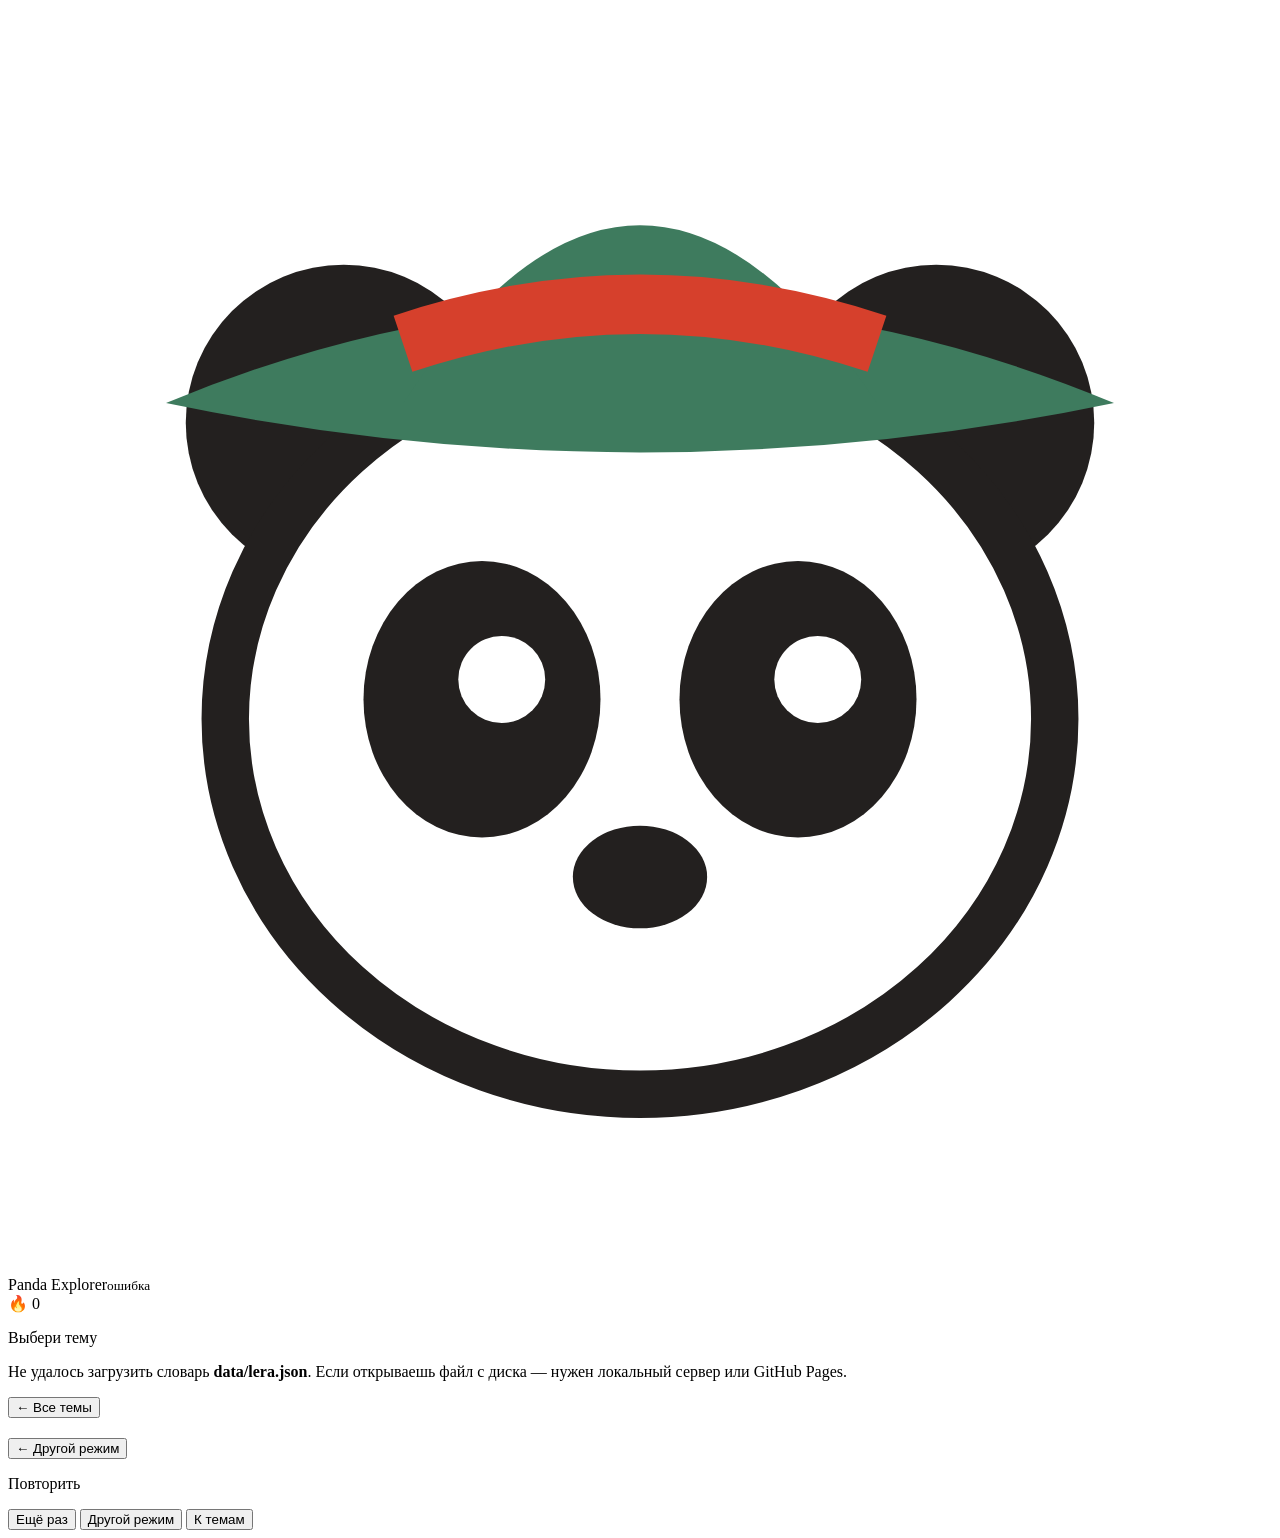
==== app.html @ 0d34f0dc "Add files via upload" ====
<!DOCTYPE html>
<html lang="ru">
<head>
<meta charset="utf-8">
<meta name="viewport" content="width=device-width, initial-scale=1">
<title>Panda Explorer · Тренажёр</title>
<link rel="preconnect" href="https://fonts.googleapis.com">
<link rel="preconnect" href="https://fonts.gstatic.com" crossorigin>
<link href="https://fonts.googleapis.com/css2?family=ZCOOL+KuaiLe&family=Nunito:wght@400;600;800&family=Noto+Sans+SC:wght@400;500;700&display=swap" rel="stylesheet">
<link rel="stylesheet" href="assets/style.css">
</head>
<body>
<div class="wrap">

<header>
  <a href="index.html" class="mascot-link" title="Сменить ученика">
  <svg class="mascot" viewBox="0 0 64 64" aria-hidden="true">
    <ellipse cx="17" cy="21" rx="8" ry="8" fill="#23201F"/>
    <ellipse cx="47" cy="21" rx="8" ry="8" fill="#23201F"/>
    <ellipse cx="32" cy="36" rx="21" ry="19" fill="#fff" stroke="#23201F" stroke-width="2.4"/>
    <ellipse cx="24" cy="35" rx="6" ry="7" fill="#23201F"/>
    <ellipse cx="40" cy="35" rx="6" ry="7" fill="#23201F"/>
    <circle cx="25" cy="34" r="2.2" fill="#fff"/><circle cx="41" cy="34" r="2.2" fill="#fff"/>
    <ellipse cx="32" cy="44" rx="3.4" ry="2.6" fill="#23201F"/>
    <path d="M8 20 Q32 10 56 20 Q32 25 8 20Z" fill="#3E7B5E"/>
    <path d="M20 20 Q32 2 44 20Z" fill="#3E7B5E"/>
    <path d="M20 17 Q32 13 44 17" stroke="#D6402C" stroke-width="3" fill="none"/>
  </svg></a>
  <div class="brand">Panda Explorer<small id="whoLine">Загрузка…</small></div>
  <div class="hdr-right"><div class="streak" id="streak">🔥 0</div></div>
</header>

<section id="home">
  <p class="section-label" id="homeLabel">Выбери тему</p>
  <div class="grid" id="topicGrid"></div>
</section>

<section id="modes" class="hide">
  <button class="back" data-go="home">← Все темы</button>
  <h2 id="modeTitle"></h2>
  <p class="hint" id="modeSub"></p>
  <div class="modes" id="modeList"></div>
</section>

<section id="play" class="hide">
  <button class="back" data-go="modes">← Другой режим</button>
  <div class="progress-row">
    <div class="pbar"><i id="pbar"></i></div>
    <div class="count" id="count"></div>
  </div>
  <div class="stage" id="stage"></div>
  <div class="actions" id="actions"></div>
</section>

<section id="results" class="hide">
  <div class="stage results-stage">
    <div class="score" id="scoreLine"></div>
    <p class="hint" id="scoreSub"></p>
    <div class="mistakes hide" id="mistakes"><p class="section-label">Повторить</p><ul></ul></div>
    <div class="actions">
      <button class="btn" id="again">Ещё раз</button>
      <button class="btn ghost" data-go="modes">Другой режим</button>
      <button class="btn ghost" data-go="home">К темам</button>
    </div>
  </div>
</section>

</div>

<script>
/* ================= настройки режимов ================= */
const MODES=[
 {id:"cards", cn:"认字", t:"Карточки",        d:"Смотришь иероглиф, вспоминаешь сам. Без счёта очков."},
 {id:"choice",cn:"选择", t:"Выбери перевод",  d:"Иероглиф → четыре варианта. Быстрая проверка."},
 {id:"listen",cn:"听力", t:"На слух",         d:"Слушаешь озвучку и находишь нужный иероглиф."},
 {id:"pinyin",cn:"拼音", t:"Впиши пиньинь",   d:"Печатаешь чтение. Тоны ставить не обязательно."},
 {id:"sent",  cn:"造句", t:"Собери фразу",    d:"Расставь слова в правильном порядке.", needsSent:true},
 {id:"blitz", cn:"闪电", t:"Молния · 60 сек", d:"Сколько слов успеешь за минуту? Есть рекорд."},
 {id:"memory",cn:"配对", t:"Пары",            d:"Найди иероглиф и его перевод. Игра на память."}
];

/* ================= хранилище ================= */
const mem={};
const store={
  get(k,d){try{const v=localStorage.getItem(k);return v?JSON.parse(v):d}catch(e){return k in mem?mem[k]:d}},
  set(k,v){try{localStorage.setItem(k,JSON.stringify(v))}catch(e){mem[k]=v}}
};

/* ================= озвучка ================= */
let zhVoice=null;
function pickVoice(){const vs=speechSynthesis.getVoices();
  zhVoice=vs.find(v=>v.lang==='zh-CN')||vs.find(v=>v.lang&&v.lang.startsWith('zh'))||null}
if('speechSynthesis' in window){pickVoice();speechSynthesis.onvoiceschanged=pickVoice}
function speak(t){if(!('speechSynthesis' in window))return;
  speechSynthesis.cancel();const u=new SpeechSynthesisUtterance(t);
  u.lang='zh-CN';u.rate=.8;if(zhVoice)u.voice=zhVoice;speechSynthesis.speak(u)}

/* ================= утилиты ================= */
const $=s=>document.querySelector(s);
const shuffle=a=>a.map(x=>[Math.random(),x]).sort((p,q)=>p[0]-q[0]).map(p=>p[1]);
const strip=s=>s.normalize('NFD').replace(/[\u0300-\u030f]/g,'').replace(/[\s']/g,'').toLowerCase();
const esc=s=>s.replace(/[&<>"]/g,c=>({'&':'&amp;','<':'&lt;','>':'&gt;','"':'&quot;'}[c]));

/* ================= состояние ================= */
let DB=null, SID='lera', ALL=[];
let S={topic:null,mode:null,queue:[],i:0,ok:0,wrong:[],locked:false,timer:null};

function show(id){['home','modes','play','results'].forEach(s=>$('#'+s).classList.toggle('hide',s!==id));
  window.scrollTo({top:0,behavior:'smooth'})}
function stopTimers(){if(S.timer){clearInterval(S.timer);S.timer=null}}
document.addEventListener('click',e=>{const g=e.target.closest('[data-go]');
  if(g){stopTimers();show(g.dataset.go);if(g.dataset.go==='home')renderHome()}});

/* ================= загрузка ================= */
(async function boot(){
  SID=new URLSearchParams(location.search).get('student')||'lera';
  try{
    const r=await fetch('data/'+SID+'.json');
    if(!r.ok)throw 0;
    DB=await r.json();
  }catch(e){
    $('#whoLine').textContent='ошибка';
    $('#topicGrid').innerHTML='<p class="hint">Не удалось загрузить словарь <b>data/'+esc(SID)+
      '.json</b>. Если открываешь файл с диска — нужен локальный сервер или GitHub Pages.</p>';
    return;
  }
  ALL=DB.topics.flatMap(t=>t.w);
  $('#whoLine').textContent=DB.name+' · '+DB.book;
  document.title='Panda Explorer · '+DB.name;
  $('#homeLabel').textContent='Выбери тему · '+DB.topics.length+' тем · '+ALL.length+' слов';
  renderHome();
})();

/* ================= стрик ================= */
function touchStreak(){const today=new Date().toISOString().slice(0,10);
  const st=store.get('pe_streak',{last:null,n:0});if(st.last===today)return;
  const y=new Date(Date.now()-864e5).toISOString().slice(0,10);
  st.n=st.last===y?st.n+1:1;st.last=today;store.set('pe_streak',st)}
function paintStreak(){$('#streak').textContent='🔥 '+store.get('pe_streak',{n:0}).n}

/* ================= главный экран ================= */
const K=n=>'pe_'+SID+'_'+n;
function renderHome(){
  paintStreak();
  const best=store.get(K('best'),{});
  $('#topicGrid').innerHTML=DB.topics.map(t=>{
    const p=best[t.id]||0;
    const tag=t.lesson?'Урок '+t.lesson:'Сверх учебника';
    return `<button class="topic" data-topic="${t.id}">
      <span class="row1"><span class="em">${t.em}</span><span class="lesson">${tag}</span></span>
      <span class="t">${esc(t.t)}</span><span class="cn zh">${t.cn}</span>
      <span class="meta"><span>${t.w.length} слов</span>
      <span class="bar"><i style="width:${p}%"></i></span><span>${p}%</span></span>
    </button>`}).join('');
  $('#topicGrid').querySelectorAll('[data-topic]').forEach(b=>b.onclick=()=>openTopic(b.dataset.topic));
}

function sentsFor(t){
  if(!DB.sentences)return[];
  return t.lesson?DB.sentences.filter(s=>s.lesson===t.lesson):DB.sentences.filter(s=>s.lesson===0);
}

function openTopic(id){
  S.topic=DB.topics.find(t=>t.id===id);
  const t=S.topic, ns=sentsFor(t).length;
  $('#modeTitle').innerHTML=`${t.em} ${esc(t.t)} <span class="zh cnbig">${t.cn}</span>`;
  $('#modeSub').textContent=(t.lesson?`Урок ${t.lesson} · `:'Сверх учебника · ')+
    `${t.w.length} слов`+(ns?` · ${ns} фраз`:'');
  const blitzBest=store.get(K('blitz'),0), memBest=store.get(K('mem_'+t.id),0);
  $('#modeList').innerHTML=MODES.map(m=>{
    const off=m.needsSent&&ns===0;
    const extra=m.id==='blitz'&&blitzBest?`<u>рекорд ${blitzBest}</u>`:
                m.id==='memory'&&memBest?`<u>лучший ход ${memBest}</u>`:'';
    return `<button class="mode${off?' off':''}" data-mode="${m.id}"${off?' disabled':''}>
      <b><span class="zh">${m.cn}</span> · ${m.t}</b>
      <span>${off?'Для этой темы фраз пока нет':m.d}</span>${extra}</button>`}).join('');
  $('#modeList').querySelectorAll('[data-mode]').forEach(b=>b.onclick=()=>start(b.dataset.mode));
  show('modes');
}

/* ================= запуск ================= */
$('#again').onclick=()=>start(S.mode);
function start(mode){
  stopTimers();S.mode=mode;S.i=0;S.ok=0;S.wrong=[];S.locked=false;
  $('#stage').classList.remove('flat');
  $('#pbar').style.background='';$('#pbar').style.width='0%';
  show('play');
  if(mode==='sent'){S.queue=shuffle(sentsFor(S.topic).slice());return next()}
  if(mode==='blitz')return blitzStart();
  if(mode==='memory')return memoryStart();
  S.queue=shuffle(S.topic.w.slice());next();
}

function next(){
  if(S.i>=S.queue.length)return finish();
  S.locked=false;
  $('#count').textContent=`${S.i+1} / ${S.queue.length}`;
  $('#pbar').style.width=(S.i/S.queue.length*100)+'%';
  ({cards:qCards,choice:qChoice,listen:qListen,pinyin:qPinyin,sent:qSent})[S.mode]();
}

function stamp(good){
  const el=document.createElement('div');
  el.className='seal show'+(good?'':' wrong');
  el.innerHTML=`<div class="seal-box zh">${good?'对':'错'}</div>`;
  $('#stage').appendChild(el);setTimeout(()=>el.remove(),1100);
}
function judge(good,item,say){
  if(S.locked)return;S.locked=true;
  if(good)S.ok++;else S.wrong.push(item);
  stamp(good);if(say)speak(say);
  setTimeout(()=>{S.i++;next()},good?900:1800);
}

/* ---------- 1. карточки ---------- */
function qCards(){
  const w=S.queue[S.i];
  $('#stage').innerHTML=`<button class="sound" title="Озвучить">🔊</button>
    <div class="hanzi zh">${w[0]}</div><div class="hint">Вспомни чтение и перевод</div>`;
  $('#stage .sound').onclick=()=>speak(w[0]);
  $('#actions').innerHTML=`<button class="btn" id="flip">Показать ответ</button>`;
  $('#flip').onclick=()=>{
    speak(w[0]);
    $('#stage').innerHTML=`<button class="sound">🔊</button><div class="hanzi zh">${w[0]}</div>
      <div class="pinyin">${w[1]}</div><div class="ru">${esc(w[2])}</div>`;
    $('#stage .sound').onclick=()=>speak(w[0]);
    $('#actions').innerHTML=`<button class="btn ghost" id="bad">Ещё не помню</button>
      <button class="btn" id="good">Знаю</button>`;
    $('#good').onclick=()=>{S.ok++;S.i++;next()};
    $('#bad').onclick=()=>{S.wrong.push(w);S.i++;next()};
  };
}

/* ---------- 2. выбери перевод ---------- */
function qChoice(){
  const w=S.queue[S.i];
  const pool=S.topic.w.filter(x=>x[2]!==w[2]);
  const opts=shuffle([w,...shuffle(pool).slice(0,3)]);
  $('#stage').innerHTML=`<button class="sound">🔊</button><div class="hanzi zh">${w[0]}</div>
    <div class="hint">Что это значит?</div>`;
  $('#stage .sound').onclick=()=>speak(w[0]);
  $('#actions').innerHTML=`<div class="opts">${opts.map((o,n)=>
    `<button class="opt" data-n="${n}">${esc(o[2])}</button>`).join('')}</div>`;
  $('#actions').querySelectorAll('.opt').forEach(b=>b.onclick=()=>{
    if(S.locked)return;
    const good=opts[b.dataset.n][2]===w[2];
    $('#actions').querySelectorAll('.opt').forEach((x,n)=>{x.disabled=true;
      if(opts[n][2]===w[2])x.classList.add('ok')});
    if(!good)b.classList.add('no');
    judge(good,w,w[0]);
  });
}

/* ---------- 3. на слух ---------- */
function qListen(){
  const w=S.queue[S.i];
  const pool=S.topic.w.filter(x=>x[0]!==w[0]);
  const opts=shuffle([w,...shuffle(pool).slice(0,3)]);
  $('#stage').innerHTML=`<div class="bigemoji">🎧</div>
    <div class="hint">Послушай и выбери иероглиф</div>`;
  $('#actions').innerHTML=`<button class="btn" id="pl">🔊 Послушать ещё раз</button>
    <div class="opts">${opts.map((o,n)=>
      `<button class="opt" data-n="${n}"><span class="zh">${o[0]}</span></button>`).join('')}</div>`;
  $('#pl').onclick=()=>speak(w[0]);
  setTimeout(()=>speak(w[0]),350);
  $('#actions').querySelectorAll('.opt').forEach(b=>b.onclick=()=>{
    if(S.locked)return;
    const good=opts[b.dataset.n][0]===w[0];
    $('#actions').querySelectorAll('.opt').forEach((x,n)=>{x.disabled=true;
      if(opts[n][0]===w[0])x.classList.add('ok')});
    if(!good)b.classList.add('no');
    $('#stage').innerHTML=`<div class="hanzi zh">${w[0]}</div>
      <div class="pinyin">${w[1]}</div><div class="ru">${esc(w[2])}</div>`;
    judge(good,w,null);
  });
}

/* ---------- 4. впиши пиньинь ---------- */
function qPinyin(){
  const w=S.queue[S.i];
  $('#stage').innerHTML=`<button class="sound">🔊</button><div class="hanzi zh">${w[0]}</div>
    <div class="ru">${esc(w[2])}</div>
    <div class="type-row"><input type="text" id="inp" placeholder="ni hao"
      autocomplete="off" autocapitalize="off" spellcheck="false"></div>
    <div class="hint">Тоны ставить не обязательно</div>`;
  $('#stage .sound').onclick=()=>speak(w[0]);
  $('#actions').innerHTML=`<button class="btn" id="chk">Проверить</button>`;
  const inp=$('#inp');inp.focus();
  const check=()=>{
    if(S.locked)return;
    const good=strip(inp.value)===strip(w[1]);
    inp.classList.add(good?'ok':'no');inp.disabled=true;
    $('#stage').insertAdjacentHTML('beforeend',`<div class="pinyin">${w[1]}</div>`);
    judge(good,w,w[0]);
  };
  $('#chk').onclick=check;
  inp.onkeydown=e=>{if(e.key==='Enter')check()};
}

/* ---------- 5. собери фразу ---------- */
function qSent(){
  const s=S.queue[S.i];
  const chips=shuffle(s.tk.map((x,n)=>({x,n})));
  let built=[];
  $('#stage').innerHTML=`<div class="ru sent-ru">${esc(s.ru)}</div>
    <div class="built" id="built"><span class="hint">Нажимай слова по порядку</span></div>
    <div class="chips" id="chips"></div>`;
  $('#actions').innerHTML=`<button class="btn ghost" id="clr">Сбросить</button>
    <button class="btn" id="chk">Проверить</button>`;
  const paint=()=>{
    $('#built').innerHTML=built.length
      ? built.map((b,i)=>`<button class="chip built-chip zh" data-i="${i}">${b.x}</button>`).join('')
      : '<span class="hint">Нажимай слова по порядку</span>';
    $('#chips').innerHTML=chips.map(c=>
      `<button class="chip zh" data-n="${c.n}"${built.some(b=>b.n===c.n)?' disabled':''}>${c.x}</button>`).join('');
    $('#chips').querySelectorAll('.chip:not([disabled])').forEach(b=>b.onclick=()=>{
      built.push(chips.find(c=>c.n==b.dataset.n));paint()});
    $('#built').querySelectorAll('.built-chip').forEach(b=>b.onclick=()=>{
      built.splice(+b.dataset.i,1);paint()});
  };
  paint();
  $('#clr').onclick=()=>{built=[];paint()};
  $('#chk').onclick=()=>{
    if(S.locked)return;
    if(built.length!==s.tk.length)return;
    const line=built.map(b=>b.x).join('');
    const good=line===s.tk.join('');
    $('#stage').innerHTML=`<div class="ru sent-ru">${esc(s.ru)}</div>
      <div class="answer zh">${s.tk.join('')}。</div>
      ${good?'':`<div class="hint">Ты собрал: ${line}</div>`}`;
    $('#actions').innerHTML='';
    judge(good,{0:s.tk.join(''),1:'',2:s.ru},s.tk.join(''));
  };
}

/* ---------- 6. молния (60 сек) ---------- */
function blitzStart(){
  let left=60,score=0,tries=0;
  const deck=()=>shuffle(S.topic.w.slice());
  let pool=deck();
  const ask=()=>{
    if(!pool.length)pool=deck();
    const w=pool.pop();
    const others=shuffle(ALL.filter(x=>x[2]!==w[2])).slice(0,3);
    const opts=shuffle([w,...others]);
    $('#stage').innerHTML=`<div class="hanzi zh">${w[0]}</div>`;
    $('#actions').innerHTML=`<div class="opts">${opts.map((o,n)=>
      `<button class="opt" data-n="${n}">${esc(o[2])}</button>`).join('')}</div>`;
    $('#actions').querySelectorAll('.opt').forEach(b=>b.onclick=()=>{
      tries++;
      const good=opts[b.dataset.n][2]===w[2];
      if(good)score++;else S.wrong.push(w);
      b.classList.add(good?'ok':'no');
      $('#count').textContent=score+' ✔';
      setTimeout(ask,good?120:520);
    });
  };
  $('#count').textContent='0 ✔';
  ask();
  const tick=()=>{
    left--;
    $('#pbar').style.width=(left/60*100)+'%';
    $('#pbar').style.background=left<=10?'var(--cinnabar)':'';
    if(left<=0){
      stopTimers();
      const best=store.get(K('blitz'),0);
      if(score>best)store.set(K('blitz'),score);
      S.ok=score;S.queue={length:tries||1};
      finishCustom(`${score} ✔`,
        `За минуту · точность ${tries?Math.round(score/tries*100):0}%` +
        (score>best?`<br><b>Новый рекорд!</b> Было ${best}`:`<br>Рекорд: ${Math.max(best,score)}`));
    }
  };
  $('#pbar').style.width='100%';
  S.timer=setInterval(tick,1000);
}

/* ---------- 7. пары ---------- */
function memoryStart(){
  const picks=shuffle(S.topic.w.slice()).slice(0,Math.min(6,S.topic.w.length));
  const cards=shuffle(picks.flatMap((w,i)=>[
    {p:i,face:w[0],zh:true,w},{p:i,face:w[2],zh:false,w}]));
  let open=[],done=0,moves=0;
  $('#count').textContent='0 ходов';
  $('#pbar').style.width='0%';
  $('#stage').classList.add('flat');
  $('#actions').innerHTML='';
  const paint=()=>{
    $('#stage').innerHTML=`<div class="mem">${cards.map((c,i)=>{
      const st=c.matched?'matched':(open.includes(i)?'open':'');
      return `<button class="mcard ${st}" data-i="${i}">
        <span class="${c.zh?'zh mzh':'mru'}">${st?esc(c.face):''}</span></button>`}).join('')}</div>`;
    $('#stage').querySelectorAll('.mcard:not(.matched):not(.open)').forEach(b=>b.onclick=()=>flip(+b.dataset.i));
  };
  const flip=i=>{
    if(open.length>=2||open.includes(i))return;
    open.push(i);
    if(cards[i].zh)speak(cards[i].face);
    paint();
    if(open.length===2){
      moves++;$('#count').textContent=moves+' ходов';
      const [a,b]=open;
      if(cards[a].p===cards[b].p){
        cards[a].matched=cards[b].matched=true;done++;
        $('#pbar').style.width=(done/picks.length*100)+'%';
        open=[];paint();
        if(done===picks.length){
          const best=store.get(K('mem_'+S.topic.id),0);
          if(!best||moves<best)store.set(K('mem_'+S.topic.id),moves);
          S.ok=picks.length;S.queue={length:picks.length};
          setTimeout(()=>{$('#stage').classList.remove('flat');
            finishCustom(`${moves} ходов`,
              `Все ${picks.length} пар найдены.`+
              (!best||moves<best?`<br><b>Лучший результат!</b>`:`<br>Твой рекорд: ${best}`))},600);
        }
      }else setTimeout(()=>{open=[];paint()},900);
    }
  };
  paint();
}

/* ================= итоги ================= */
function finishCustom(big,sub){
  stopTimers();touchStreak();paintStreak();
  $('#scoreLine').textContent=big;
  $('#scoreSub').innerHTML=sub;
  const m=$('#mistakes');
  if(S.wrong.length){m.classList.remove('hide');
    m.querySelector('ul').innerHTML=S.wrong.map(w=>
      `<li><span class="zh">${w[0]}</span><em>${w[1]||''}</em><s>${esc(w[2])}</s></li>`).join('')}
  else m.classList.add('hide');
  show('results');
}

function finish(){
  $('#pbar').style.width='100%';
  const total=S.queue.length, pct=Math.round(S.ok/total*100);
  const best=store.get(K('best'),{});
  if(pct>(best[S.topic.id]||0)){best[S.topic.id]=pct;store.set(K('best'),best)}
  const n=pct>=90?3:pct>=70?2:pct>=40?1:0;
  const stars=`<span class="stars">${'★'.repeat(n)}${'☆'.repeat(3-n)}</span>`;
  finishCustom(`${S.ok} / ${total}`, stars+'<br>'+
    (pct>=90?'很厉害！Почти всё без ошибок.':
     pct>=70?'Хорошо. Осталось добить несколько слов.':
     pct>=40?'Половина есть. Прогони тему ещё раз.':'Тема ещё сырая — начни с карточек.'));
}
</script>
</body>
</html>
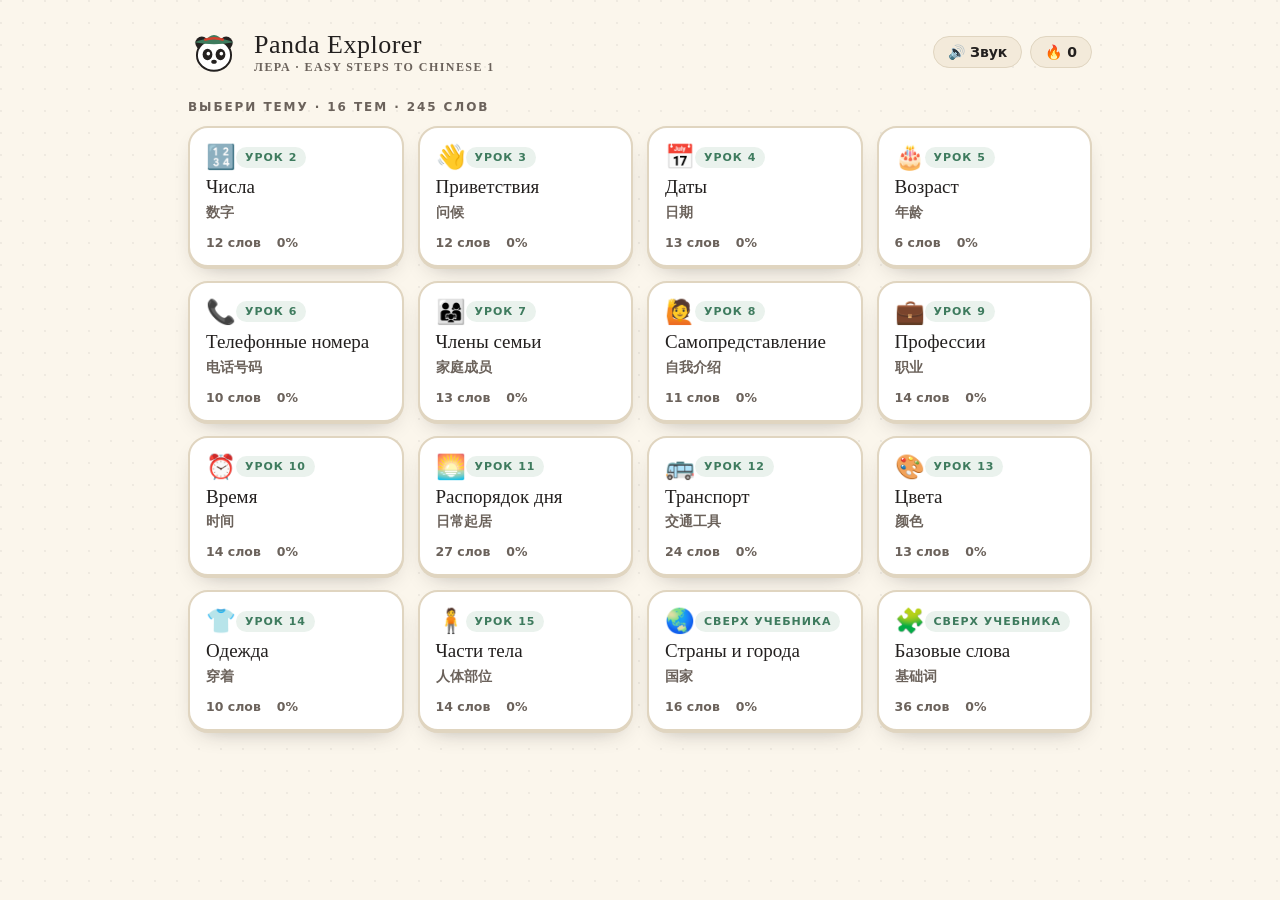
==== commit d662b965: "Add files via upload" ====
--- a/app.html
+++ b/app.html
@@ -27,7 +27,10 @@
     <path d="M20 17 Q32 13 44 17" stroke="#D6402C" stroke-width="3" fill="none"/>
   </svg></a>
   <div class="brand">Panda Explorer<small id="whoLine">Загрузка…</small></div>
-  <div class="hdr-right"><div class="streak" id="streak">🔥 0</div></div>
+  <div class="hdr-right" style="display:flex;align-items:center;gap:8px">
+    <button class="streak" id="sndBtn" title="Звук">🔊 Звук</button>
+    <div class="streak" id="streak">🔥 0</div>
+  </div>
 </header>
 
 <section id="home">
@@ -88,12 +91,31 @@
 
 /* ================= озвучка ================= */
 let zhVoice=null;
-function pickVoice(){const vs=speechSynthesis.getVoices();
-  zhVoice=vs.find(v=>v.lang==='zh-CN')||vs.find(v=>v.lang&&v.lang.startsWith('zh'))||null}
+/* приоритет голосов: 云夏 (детский) → 晓晓 → любой zh-CN → любой китайский */
+const VOICE_RANK=[
+  v=>/yunxia|云夏/i.test(v.name),
+  v=>/xiaoxiao|晓晓/i.test(v.name),
+  v=>/yunxi|云希/i.test(v.name),
+  v=>v.lang==='zh-CN',
+  v=>v.lang&&v.lang.toLowerCase().startsWith('zh')
+];
+function pickVoice(){
+  const vs=speechSynthesis.getVoices();
+  for(const test of VOICE_RANK){const hit=vs.find(test);if(hit){zhVoice=hit;return}}
+  zhVoice=null;
+}
 if('speechSynthesis' in window){pickVoice();speechSynthesis.onvoiceschanged=pickVoice}
-function speak(t){if(!('speechSynthesis' in window))return;
-  speechSynthesis.cancel();const u=new SpeechSynthesisUtterance(t);
-  u.lang='zh-CN';u.rate=.8;if(zhVoice)u.voice=zhVoice;speechSynthesis.speak(u)}
+
+let SOUND=true;
+function speak(t){
+  if(!SOUND||!t||!('speechSynthesis' in window))return;
+  speechSynthesis.cancel();
+  const u=new SpeechSynthesisUtterance(t);
+  u.lang='zh-CN';u.rate=.8;if(zhVoice)u.voice=zhVoice;
+  speechSynthesis.speak(u);
+}
+/* небольшая пауза, чтобы озвучка не наложилась на отрисовку */
+function autoSay(t,ms){setTimeout(()=>speak(t),ms||280)}
 
 /* ================= утилиты ================= */
 const $=s=>document.querySelector(s);
@@ -138,6 +160,12 @@
   st.n=st.last===y?st.n+1:1;st.last=today;store.set('pe_streak',st)}
 function paintStreak(){$('#streak').textContent='🔥 '+store.get('pe_streak',{n:0}).n}
 
+SOUND=store.get('pe_sound',true);
+function paintSound(){$('#sndBtn').textContent=SOUND?'🔊 Звук':'🔇 Тихо'}
+$('#sndBtn').onclick=()=>{SOUND=!SOUND;store.set('pe_sound',SOUND);paintSound();
+  if(!SOUND&&'speechSynthesis' in window)speechSynthesis.cancel()};
+paintSound();
+
 /* ================= главный экран ================= */
 const K=n=>'pe_'+SID+'_'+n;
 function renderHome(){
@@ -218,6 +246,7 @@
   $('#stage').innerHTML=`<button class="sound" title="Озвучить">🔊</button>
     <div class="hanzi zh">${w[0]}</div><div class="hint">Вспомни чтение и перевод</div>`;
   $('#stage .sound').onclick=()=>speak(w[0]);
+  autoSay(w[0]);
   $('#actions').innerHTML=`<button class="btn" id="flip">Показать ответ</button>`;
   $('#flip').onclick=()=>{
     speak(w[0]);
@@ -239,6 +268,7 @@
   $('#stage').innerHTML=`<button class="sound">🔊</button><div class="hanzi zh">${w[0]}</div>
     <div class="hint">Что это значит?</div>`;
   $('#stage .sound').onclick=()=>speak(w[0]);
+  autoSay(w[0]);
   $('#actions').innerHTML=`<div class="opts">${opts.map((o,n)=>
     `<button class="opt" data-n="${n}">${esc(o[2])}</button>`).join('')}</div>`;
   $('#actions').querySelectorAll('.opt').forEach(b=>b.onclick=()=>{
@@ -284,6 +314,7 @@
       autocomplete="off" autocapitalize="off" spellcheck="false"></div>
     <div class="hint">Тоны ставить не обязательно</div>`;
   $('#stage .sound').onclick=()=>speak(w[0]);
+  autoSay(w[0]);
   $('#actions').innerHTML=`<button class="btn" id="chk">Проверить</button>`;
   const inp=$('#inp');inp.focus();
   const check=()=>{
@@ -305,8 +336,11 @@
   $('#stage').innerHTML=`<div class="ru sent-ru">${esc(s.ru)}</div>
     <div class="built" id="built"><span class="hint">Нажимай слова по порядку</span></div>
     <div class="chips" id="chips"></div>`;
-  $('#actions').innerHTML=`<button class="btn ghost" id="clr">Сбросить</button>
+  $('#actions').innerHTML=`<button class="btn ghost" id="say">🔊 Послушать фразу</button>
+    <button class="btn ghost" id="clr">Сбросить</button>
     <button class="btn" id="chk">Проверить</button>`;
+  $('#say').onclick=()=>speak(s.tk.join(''));
+  autoSay(s.tk.join(''),450);
   const paint=()=>{
     $('#built').innerHTML=built.length
       ? built.map((b,i)=>`<button class="chip built-chip zh" data-i="${i}">${b.x}</button>`).join('')
@@ -314,7 +348,9 @@
     $('#chips').innerHTML=chips.map(c=>
       `<button class="chip zh" data-n="${c.n}"${built.some(b=>b.n===c.n)?' disabled':''}>${c.x}</button>`).join('');
     $('#chips').querySelectorAll('.chip:not([disabled])').forEach(b=>b.onclick=()=>{
-      built.push(chips.find(c=>c.n==b.dataset.n));paint()});
+      const c=chips.find(c=>c.n==b.dataset.n);
+      if(/[\u4e00-\u9fff]/.test(c.x))speak(c.x);
+      built.push(c);paint()});
     $('#built').querySelectorAll('.built-chip').forEach(b=>b.onclick=()=>{
       built.splice(+b.dataset.i,1);paint()});
   };
@@ -344,6 +380,7 @@
     const others=shuffle(ALL.filter(x=>x[2]!==w[2])).slice(0,3);
     const opts=shuffle([w,...others]);
     $('#stage').innerHTML=`<div class="hanzi zh">${w[0]}</div>`;
+    speak(w[0]);
     $('#actions').innerHTML=`<div class="opts">${opts.map((o,n)=>
       `<button class="opt" data-n="${n}">${esc(o[2])}</button>`).join('')}</div>`;
     $('#actions').querySelectorAll('.opt').forEach(b=>b.onclick=()=>{
--- a/assets/style.css
+++ b/assets/style.css
@@ -0,0 +1,174 @@
+:root{
+  --paper:#FBF6EC; --paper-2:#F3EADA; --ink:#23201F; --ink-soft:#6B625B;
+  --bamboo:#3E7B5E; --bamboo-dk:#2C5A45; --bamboo-lt:#8FBFA1;
+  --cinnabar:#D6402C; --sand:#E8C97A; --line:#E0D5C0; --r:20px;
+  --shadow:0 2px 0 var(--line), 0 10px 24px -14px rgba(35,32,31,.45);
+}
+*{box-sizing:border-box;margin:0;padding:0}
+body{font-family:'Nunito',system-ui,sans-serif;color:var(--ink);background:var(--paper);
+  background-image:radial-gradient(circle at 1px 1px, rgba(35,32,31,.055) 1px, transparent 0);
+  background-size:22px 22px;-webkit-font-smoothing:antialiased;min-height:100vh}
+.zh{font-family:'Noto Sans SC','Nunito',sans-serif}
+h1,h2,h3,.brand,.score{font-family:'ZCOOL KuaiLe','Nunito',cursive;font-weight:400}
+.wrap{max-width:940px;margin:0 auto;padding:20px 18px 60px}
+.hide{display:none!important}
+
+header{display:flex;align-items:center;gap:14px;padding:6px 0 22px}
+.mascot{width:52px;height:52px;display:block}
+.mascot-link{flex:none;border-radius:50%;display:block}
+.brand{font-size:26px;letter-spacing:.5px;line-height:1}
+.brand small{display:block;font-family:'Nunito';font-size:12px;font-weight:600;
+  color:var(--ink-soft);letter-spacing:.12em;text-transform:uppercase;margin-top:3px}
+.hdr-right{margin-left:auto}
+.streak{background:var(--paper-2);border:1.5px solid var(--line);border-radius:999px;
+  padding:7px 14px;font-weight:800;font-size:14px;white-space:nowrap}
+
+button{font-family:inherit;cursor:pointer;border:none;background:none;color:inherit}
+.btn{background:var(--bamboo);color:#fff;border-radius:14px;padding:13px 22px;font-weight:800;
+  font-size:16px;box-shadow:0 3px 0 var(--bamboo-dk);transition:transform .08s,box-shadow .08s}
+.btn:active{transform:translateY(3px);box-shadow:0 0 0 var(--bamboo-dk)}
+.btn.ghost{background:transparent;color:var(--ink-soft);box-shadow:none;border:1.5px solid var(--line)}
+.btn.ghost:active{transform:none}
+.btn:focus-visible,.topic:focus-visible,.mode:focus-visible,.opt:focus-visible,
+.chip:focus-visible,.mcard:focus-visible{outline:3px solid var(--cinnabar);outline-offset:3px}
+.back{font-weight:800;color:var(--ink-soft);font-size:14px;margin-bottom:14px;display:inline-block}
+h2{font-size:28px;margin-bottom:4px}
+.cnbig{color:var(--bamboo)}
+.section-label{font-size:12px;font-weight:800;letter-spacing:.16em;text-transform:uppercase;
+  color:var(--ink-soft);margin:0 0 12px}
+.hint{font-size:13.5px;color:var(--ink-soft);font-weight:600;line-height:1.5}
+#modeSub{margin-bottom:18px}
+
+/* ---- темы ---- */
+.grid{display:grid;grid-template-columns:repeat(auto-fill,minmax(215px,1fr));gap:14px}
+.topic{background:#fff;border:2px solid var(--line);border-radius:var(--r);padding:15px 16px;
+  text-align:left;display:flex;flex-direction:column;gap:5px;box-shadow:var(--shadow);
+  transition:transform .12s,border-color .12s}
+.topic:hover{transform:translateY(-3px);border-color:var(--bamboo-lt)}
+.topic .row1{display:flex;align-items:center;justify-content:space-between}
+.topic .em{font-size:24px}
+.topic .lesson{font-size:11px;font-weight:800;letter-spacing:.09em;text-transform:uppercase;
+  color:var(--bamboo);background:#EAF2ED;border-radius:99px;padding:4px 9px}
+.topic .t{font-family:'ZCOOL KuaiLe';font-size:19px;line-height:1.2}
+.topic .cn{font-size:14px;color:var(--ink-soft);font-weight:600}
+.topic .meta{margin-top:8px;display:flex;align-items:center;gap:8px;font-size:12.5px;
+  color:var(--ink-soft);font-weight:700}
+.bar{flex:1;height:6px;background:var(--paper-2);border-radius:99px;overflow:hidden}
+.bar i{display:block;height:100%;background:var(--bamboo-lt);border-radius:99px;transition:width .5s}
+
+/* ---- режимы ---- */
+.modes{display:grid;grid-template-columns:repeat(auto-fill,minmax(215px,1fr));gap:12px}
+.mode{background:#fff;border:2px solid var(--line);border-radius:var(--r);padding:16px;
+  text-align:left;box-shadow:var(--shadow);transition:border-color .12s,transform .12s}
+.mode:hover:not(.off){border-color:var(--sand);transform:translateY(-3px)}
+.mode.off{opacity:.45;cursor:not-allowed}
+.mode b{font-family:'ZCOOL KuaiLe';font-weight:400;font-size:18px;display:block}
+.mode b .zh{color:var(--bamboo)}
+.mode span{font-size:13px;color:var(--ink-soft);line-height:1.45;display:block;margin-top:4px}
+.mode u{display:inline-block;margin-top:8px;text-decoration:none;font-size:11.5px;font-weight:800;
+  letter-spacing:.06em;text-transform:uppercase;color:var(--cinnabar)}
+
+/* ---- игра ---- */
+.progress-row{display:flex;align-items:center;gap:12px;margin-bottom:18px}
+.pbar{flex:1;height:10px;background:var(--paper-2);border-radius:99px;
+  border:1.5px solid var(--line);overflow:hidden}
+.pbar i{display:block;height:100%;width:0;border-radius:99px;
+  background:linear-gradient(90deg,var(--bamboo-lt),var(--bamboo));transition:width .35s}
+.count{font-weight:800;font-size:14px;color:var(--ink-soft);white-space:nowrap;min-width:64px;text-align:right}
+
+.stage{background:#fff;border:2px solid var(--line);border-radius:26px;box-shadow:var(--shadow);
+  padding:32px 24px;position:relative;overflow:hidden;min-height:250px;display:flex;
+  flex-direction:column;align-items:center;justify-content:center;gap:14px;text-align:center}
+.stage.flat{padding:20px 16px}
+.results-stage{display:block}
+.hanzi{font-family:'Noto Sans SC';font-weight:500;font-size:clamp(50px,14vw,88px);
+  line-height:1.15;letter-spacing:.04em}
+.pinyin{font-size:22px;font-weight:600;color:var(--bamboo)}
+.ru{font-size:19px;font-weight:600}
+.sent-ru{font-size:21px;max-width:520px}
+.answer{font-family:'Noto Sans SC';font-size:clamp(26px,6vw,38px);font-weight:500;color:var(--bamboo)}
+.bigemoji{font-size:60px}
+.sound{position:absolute;top:14px;right:14px;width:42px;height:42px;border-radius:50%;
+  background:var(--paper-2);border:1.5px solid var(--line);font-size:18px;display:grid;place-items:center}
+.sound:hover{background:var(--sand)}
+
+.actions{display:flex;gap:10px;justify-content:center;margin-top:18px;flex-wrap:wrap}
+.opts{display:grid;grid-template-columns:1fr 1fr;gap:10px;width:100%}
+.opt{background:#fff;border:2px solid var(--line);border-radius:16px;padding:15px 14px;
+  font-weight:700;font-size:16px;box-shadow:0 2px 0 var(--line);transition:.12s}
+.opt:hover:not(:disabled){border-color:var(--bamboo-lt)}
+.opt:disabled{cursor:default}
+.opt.ok{background:#E8F3EC;border-color:var(--bamboo);color:var(--bamboo)}
+.opt.no{background:#FBE9E6;border-color:var(--cinnabar);color:var(--cinnabar)}
+.opt .zh{font-size:26px;display:block}
+
+.type-row{display:flex;width:100%;max-width:420px}
+input[type=text]{flex:1;font-family:'Nunito';font-size:19px;font-weight:600;padding:13px 16px;
+  border:2px solid var(--line);border-radius:14px;background:var(--paper);color:var(--ink)}
+input[type=text]:focus{outline:none;border-color:var(--bamboo)}
+input.ok{border-color:var(--bamboo)} input.no{border-color:var(--cinnabar)}
+
+/* ---- собери фразу ---- */
+.built{min-height:56px;width:100%;max-width:560px;display:flex;flex-wrap:wrap;gap:7px;
+  justify-content:center;align-items:center;padding:10px;background:var(--paper);
+  border:2px dashed var(--line);border-radius:16px}
+.chips{display:flex;flex-wrap:wrap;gap:8px;justify-content:center;max-width:560px}
+.chip{font-family:'Noto Sans SC';font-size:24px;font-weight:500;padding:8px 14px;background:#fff;
+  border:2px solid var(--line);border-radius:12px;box-shadow:0 2px 0 var(--line);transition:.1s}
+.chip:hover:not([disabled]){border-color:var(--bamboo-lt)}
+.chip[disabled]{opacity:.25;cursor:default}
+.built-chip{background:#EAF2ED;border-color:var(--bamboo-lt);box-shadow:none}
+
+/* ---- пары ---- */
+.mem{display:grid;grid-template-columns:repeat(4,1fr);gap:9px;width:100%;max-width:520px}
+.mcard{aspect-ratio:1;border-radius:14px;border:2px solid var(--bamboo);background:var(--bamboo);
+  display:grid;place-items:center;padding:6px;transition:.18s;position:relative}
+.mcard::after{content:'熊';font-family:'Noto Sans SC';font-size:26px;color:rgba(255,255,255,.35);
+  position:absolute}
+.mcard.open,.mcard.matched{background:#fff;border-color:var(--line)}
+.mcard.open::after,.mcard.matched::after{content:none}
+.mcard.matched{background:#EAF2ED;border-color:var(--bamboo-lt);opacity:.65}
+.mzh{font-size:clamp(22px,5vw,32px);font-weight:500;line-height:1.1}
+.mru{font-size:clamp(11px,2.6vw,13.5px);font-weight:700;line-height:1.25;word-break:break-word}
+
+/* ---- 印章 ---- */
+.seal{position:absolute;top:50%;left:50%;width:118px;height:118px;pointer-events:none;
+  transform:translate(-50%,-50%) rotate(-24deg) scale(2.4);opacity:0}
+.seal.show{animation:stamp .55s cubic-bezier(.2,1.5,.4,1) forwards}
+@keyframes stamp{
+  0%{opacity:0;transform:translate(-50%,-50%) rotate(-24deg) scale(2.4)}
+  55%{opacity:.95;transform:translate(-50%,-50%) rotate(-11deg) scale(.94)}
+  70%{transform:translate(-50%,-50%) rotate(-13deg) scale(1.03)}
+  100%{opacity:.92;transform:translate(-50%,-50%) rotate(-12deg) scale(1)}}
+.seal-box{width:100%;height:100%;border:6px solid var(--bamboo);border-radius:14px;
+  display:grid;place-items:center;color:var(--bamboo);font-family:'Noto Sans SC';
+  font-weight:700;font-size:58px;background:rgba(62,123,94,.07)}
+.seal.wrong .seal-box{border-color:var(--cinnabar);color:var(--cinnabar);background:rgba(214,64,44,.06)}
+
+/* ---- итоги ---- */
+.score{font-size:60px;line-height:1;color:var(--bamboo)}
+#scoreSub{margin-top:10px;font-size:15px}
+.stars{font-size:26px;color:var(--sand);letter-spacing:4px}
+.mistakes{margin-top:20px;text-align:left}
+.mistakes ul{list-style:none;display:flex;flex-direction:column;gap:8px;margin-top:10px}
+.mistakes li{display:flex;align-items:baseline;gap:12px;background:var(--paper);
+  border:1.5px solid var(--line);border-radius:12px;padding:10px 14px;font-weight:600;font-size:15px}
+.mistakes li .zh{font-size:22px;font-weight:500}
+.mistakes li em{color:var(--bamboo);font-style:normal;font-weight:700}
+.mistakes li s{margin-left:auto;color:var(--ink-soft);text-decoration:none;font-weight:400;font-size:14px}
+
+/* ---- выбор ученика ---- */
+.students{display:grid;grid-template-columns:repeat(auto-fit,minmax(230px,1fr));gap:16px;margin-top:8px}
+.student{background:#fff;border:2px solid var(--line);border-radius:var(--r);padding:24px 20px;
+  box-shadow:var(--shadow);text-align:center;text-decoration:none;color:inherit;display:block;
+  transition:transform .12s,border-color .12s}
+.student:hover{transform:translateY(-4px);border-color:var(--bamboo-lt)}
+.student .av{font-size:44px}
+.student .nm{font-family:'ZCOOL KuaiLe';font-size:26px;margin-top:6px}
+.student .sub{font-size:13px;color:var(--ink-soft);font-weight:700;margin-top:4px}
+
+@media(max-width:520px){.opts{grid-template-columns:1fr}
+  .mem{grid-template-columns:repeat(3,1fr)}}
+@media(prefers-reduced-motion:reduce){
+  .seal.show{animation:none;opacity:.9;transform:translate(-50%,-50%) rotate(-12deg) scale(1)}
+  .topic,.mode,.btn,.student{transition:none}}
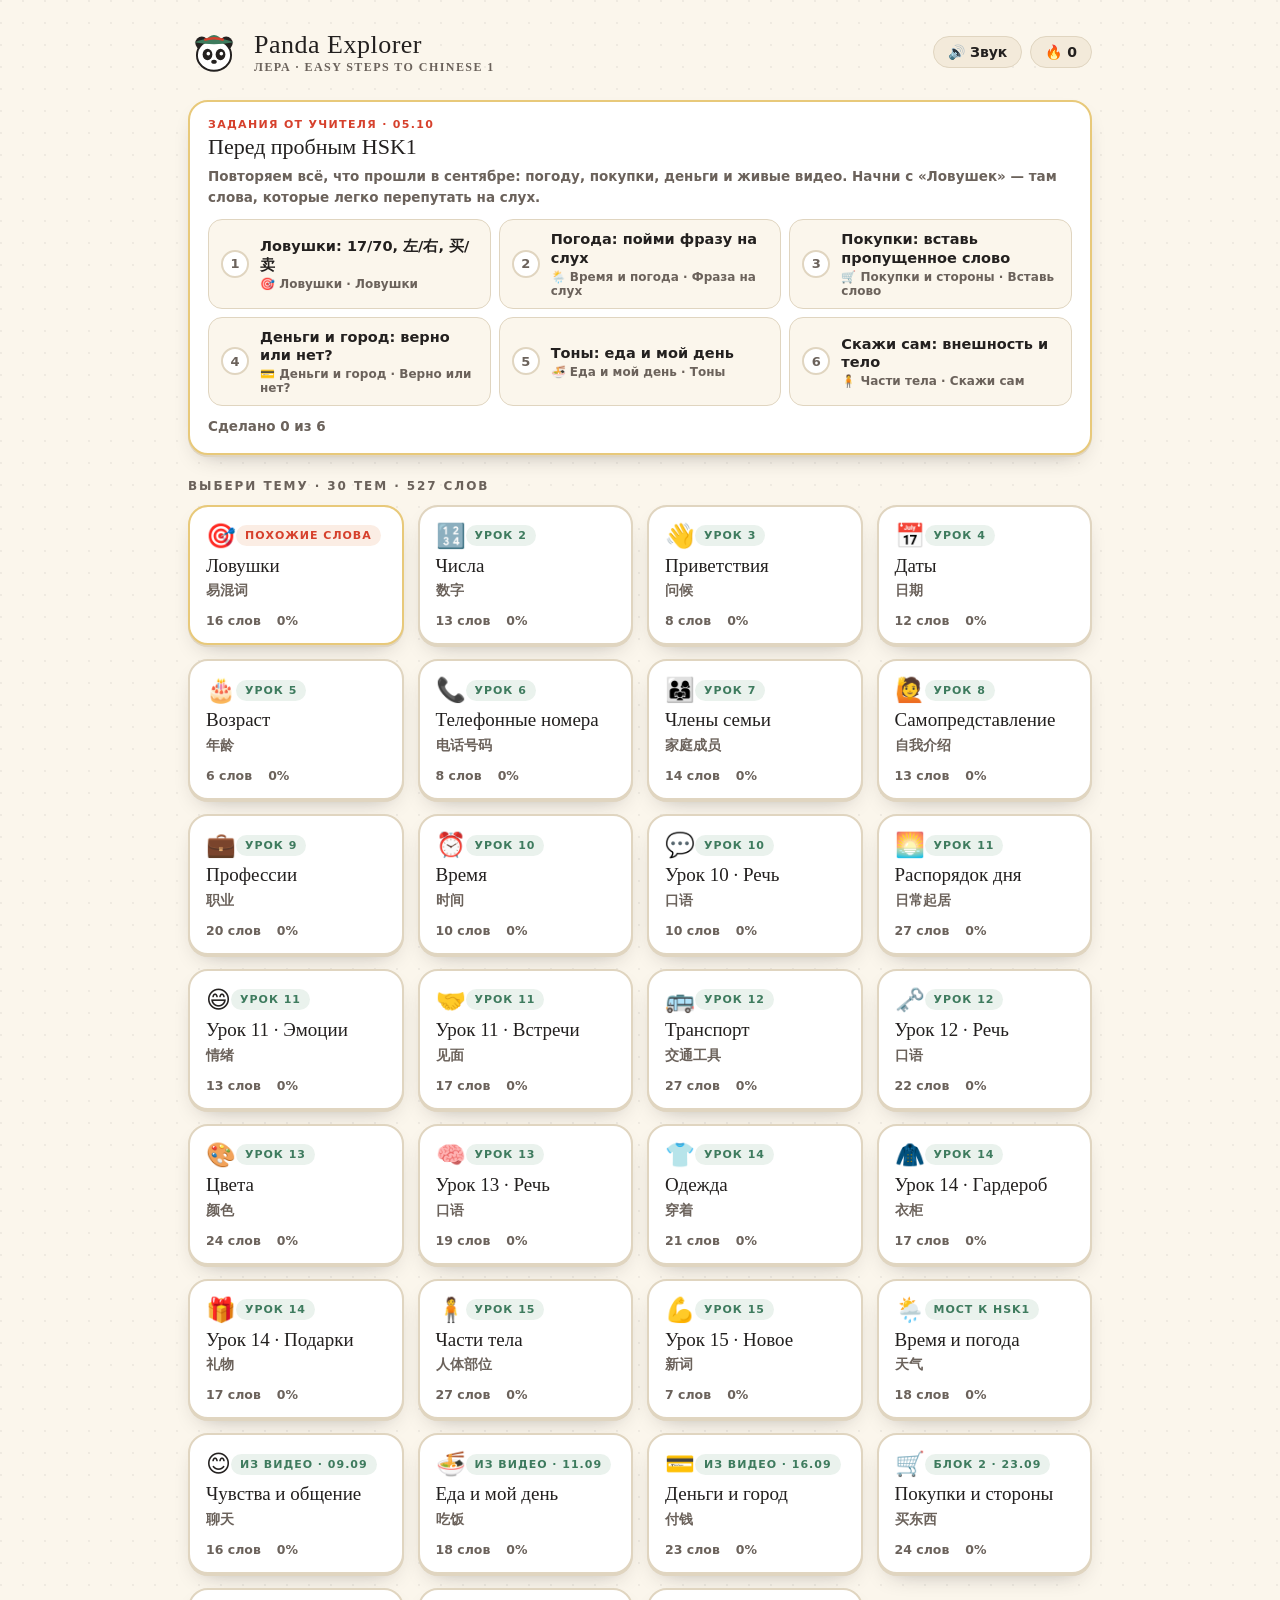
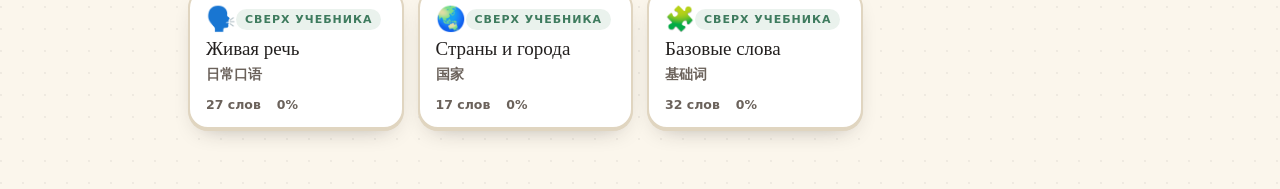
==== commit 07aae92b: "Update student vocab from Notion and add new interactive drills Data (from the Notion dictionaries a" ====
--- a/app.html
+++ b/app.html
@@ -34,6 +34,7 @@
 </header>
 
 <section id="home">
+  <div id="focus"></div>
   <p class="section-label" id="homeLabel">Выбери тему</p>
   <div class="grid" id="topicGrid"></div>
 </section>
@@ -73,13 +74,20 @@
 <script>
 /* ================= настройки режимов ================= */
 const MODES=[
- {id:"cards", cn:"认字", t:"Карточки",        d:"Смотришь иероглиф, вспоминаешь сам. Без счёта очков."},
- {id:"choice",cn:"选择", t:"Выбери перевод",  d:"Иероглиф → четыре варианта. Быстрая проверка."},
- {id:"listen",cn:"听力", t:"На слух",         d:"Слушаешь озвучку и находишь нужный иероглиф."},
- {id:"pinyin",cn:"拼音", t:"Впиши пиньинь",   d:"Печатаешь чтение. Тоны ставить не обязательно."},
- {id:"sent",  cn:"造句", t:"Собери фразу",    d:"Расставь слова в правильном порядке.", needsSent:true},
- {id:"blitz", cn:"闪电", t:"Молния · 60 сек", d:"Сколько слов успеешь за минуту? Есть рекорд."},
- {id:"memory",cn:"配对", t:"Пары",            d:"Найди иероглиф и его перевод. Игра на память."}
+ {id:"cards",    cn:"认字", t:"Карточки",        d:"Смотришь иероглиф, вспоминаешь сам. Без счёта очков."},
+ {id:"choice",   cn:"选择", t:"Выбери перевод",  d:"Иероглиф → четыре варианта. Быстрая проверка."},
+ {id:"listen",   cn:"听力", t:"На слух",         d:"Слушаешь озвучку и находишь нужное слово."},
+ {id:"truefalse",cn:"对不对",t:"Верно или нет?", d:"Видишь перевод, слышишь слово. Совпало — 对, нет — 不对."},
+ {id:"trap",     cn:"易混", t:"Ловушки",         d:"Похожие слова, которые легко перепутать. Слушай и выбирай.", only:"traps"},
+ {id:"tones",    cn:"声调", t:"Тоны",            d:"Слушаешь слово и выбираешь, с какими тонами оно звучит.", needs:"tones"},
+ {id:"sounds",   cn:"声母", t:"Звуки",           d:"j или zh? q или ch? Слушаешь и выбираешь верный пиньинь.", needs:"sounds"},
+ {id:"speak",    cn:"说",   t:"Скажи сам",       d:"Говоришь слово в микрофон — панда проверяет произношение."},
+ {id:"pinyin",   cn:"拼音", t:"Впиши пиньинь",   d:"Печатаешь чтение. Тоны ставить не обязательно."},
+ {id:"sent",     cn:"造句", t:"Собери фразу",    d:"Расставь слова в правильном порядке.", needsSent:true},
+ {id:"fill",     cn:"填空", t:"Вставь слово",    d:"В фразе пропуск — найди слово, которого не хватает.", needsSent:true},
+ {id:"hearsent", cn:"听句", t:"Фраза на слух",   d:"Слушаешь целую фразу и выбираешь её перевод.", needsSent:true},
+ {id:"blitz",    cn:"闪电", t:"Молния · 60 сек", d:"Сколько слов успеешь за минуту? Есть рекорд."},
+ {id:"memory",   cn:"配对", t:"Пары",            d:"Найди иероглиф и его перевод. Игра на память."}
 ];
 
 /* ================= хранилище ================= */
@@ -117,21 +125,128 @@
 /* небольшая пауза, чтобы озвучка не наложилась на отрисовку */
 function autoSay(t,ms){setTimeout(()=>speak(t),ms||280)}
 
+/* ================= распознавание речи ================= */
+const SR=window.SpeechRecognition||window.webkitSpeechRecognition||null;
+let SR_OK=!!SR;
+
 /* ================= утилиты ================= */
 const $=s=>document.querySelector(s);
 const shuffle=a=>a.map(x=>[Math.random(),x]).sort((p,q)=>p[0]-q[0]).map(p=>p[1]);
-const strip=s=>s.normalize('NFD').replace(/[\u0300-\u030f]/g,'').replace(/[\s']/g,'').toLowerCase();
+const strip=s=>s.normalize('NFD').replace(/[̀-̏]/g,'').replace(/[\s']/g,'').toLowerCase();
 const esc=s=>s.replace(/[&<>"]/g,c=>({'&':'&amp;','<':'&lt;','>':'&gt;','"':'&quot;'}[c]));
+const pykey=p=>p.toLowerCase().replace(/[\s'-]/g,'');
+const hasZh=s=>/[一-鿿]/.test(s);
+const PY=()=>!!(DB&&DB.showPinyin);
+/* иероглиф + пиньинь мелко (для тех, кто пока не читает иероглифы) */
+const hz=w=>`<span class="zh">${w[0]}</span>`+(PY()&&w[1]?`<small class="py">${w[1]}</small>`:'');
+const pyLine=w=>PY()?`<div class="pinyin">${w[1]}</div>`:'';
+
+/* ---------- тоны ---------- */
+const TV={a:'āáǎà',e:'ēéěè',i:'īíǐì',o:'ōóǒò',u:'ūúǔù',ü:'ǖǘǚǜ',A:'ĀÁǍÀ',E:'ĒÉĚÈ',O:'ŌÓǑÒ'};
+const T2B={};
+Object.entries(TV).forEach(([b,str])=>[...str].forEach((c,i)=>T2B[c]=[b,i+1]));
+const tonesOf=p=>[...p].filter(c=>T2B[c]).map(c=>T2B[c][1]);
+function retone(p,ts){let k=0;return [...p].map(c=>T2B[c]?TV[T2B[c][0]][ts[k++]-1]:c).join('')}
+/* как слово реально звучит: 3+3 → 2+3 */
+function sandhi(ts){const r=ts.slice();for(let i=0;i<r.length-1;i++)if(ts[i]===3&&ts[i+1]===3)r[i]=2;return r}
+const sameArr=(a,b)=>a.length===b.length&&a.every((x,i)=>x===b[i]);
+function toneOptions(p){
+  const ts=tonesOf(p), real=sandhi(ts), set=new Set([p]);
+  if(ts.length===1)[1,2,3,4].forEach(t=>set.add(retone(p,[t])));
+  else for(let g=0;set.size<4&&g<80;g++){
+    const v=ts.slice(), k=Math.floor(Math.random()*v.length);
+    let nt;do{nt=1+Math.floor(Math.random()*4)}while(nt===v[k]);
+    v[k]=nt;
+    if(g>30){const k2=Math.floor(Math.random()*v.length);v[k2]=1+Math.floor(Math.random()*4)}
+    if(sameArr(v,ts)||sameArr(v,real))continue;
+    set.add(retone(p,v));
+  }
+  return shuffle([...set]);
+}
+const TONE_SIGN=['','—','↗','∨','↘'];
+const toneLabel=p=>tonesOf(p).map(t=>t+TONE_SIGN[t]).join(' · ');
+
+/* ---------- звуки (начальные согласные) ---------- */
+const VOW='aeiouüāáǎàēéěèīíǐìōóǒòūúǔùǖǘǚǜ';
+const isV=c=>!!c&&VOW.includes(c.toLowerCase());
+const I_SET='iīíǐì', U_SET='uūúǔù', A_SET='aāáǎà', O_SET='oōóǒò';
+const I2E={i:'e',ī:'ē',í:'é',ǐ:'ě',ì:'è'}, E2I={e:'i',ē:'ī',é:'í',ě:'ǐ',è:'ì'};
+const E2O={e:'o',ē:'ō',é:'ó',ě:'ǒ',è:'ò'}, O2E={o:'e',ō:'ē',ó:'é',ǒ:'ě',ò:'è'};
+/* пары, которые путают русскоязычные ученики */
+const CONF={j:['zh','z','d'],q:['ch','c','t'],x:['sh','s'],zh:['z','j'],ch:['c','q'],sh:['s','x'],
+  z:['zh','j'],c:['ch','q'],s:['sh','x'],d:['t','j'],t:['d','q'],b:['p'],p:['b'],g:['k'],k:['g'],n:['l'],l:['n']};
+const PAL=['j','q','x'];
+/* меняем согласную и подправляем гласную, чтобы получился настоящий слог */
+function swapRest(from,to,rest){
+  const r0=rest[0], r1=rest[1];
+  const fromPal=PAL.includes(from), toPal=PAL.includes(to);
+  if(fromPal===toPal)return rest;
+  if(fromPal){                                   /* j/q/x → zh/z/d… */
+    if(U_SET.includes(r0)){                      /* ü пишется как u */
+      if(to==='d'||to==='t')return rest;
+      return E2O[r1]?r0+E2O[r1]+rest.slice(2):rest;
+    }
+    if(!I_SET.includes(r0))return null;
+    if(to==='d'||to==='t')return (r1==='n'&&rest[2]!=='g')?null:rest;
+    if(isV(r1))return rest.slice(1);             /* jiě → zhě, xiǎo → shǎo */
+    if(r1==='n')return I2E[r0]+rest.slice(1);   /* jīn → zhēn, xìng → shèng */
+    return rest;                                 /* qī → chī */
+  }
+  /* zh/z/d… → j/q/x */
+  if(I_SET.includes(r0))return rest;             /* shì → xì, diàn → jiàn */
+  if(E2I[r0]&&r1==='n')return E2I[r0]+rest.slice(1);       /* zhēn → jīn */
+  if(E2I[r0])return (r1==='i'||r1==='r')?null:'i'+rest;    /* zhè → jiè */
+  if(A_SET.includes(r0))return r1==='i'?null:'i'+rest;     /* shàng → xiàng */
+  if(O_SET.includes(r0))return rest.slice(1,3)==='ng'?'i'+rest:null;
+  if(U_SET.includes(r0)){
+    if(O2E[r1])return r0+O2E[r1]+rest.slice(2);            /* shuō → xuē */
+    if(A_SET.includes(r1))return (rest[2]==='n'&&rest[3]!=='g')?rest:null;
+    return isV(r1)?null:rest;                               /* zhù → jù */
+  }
+  return null;
+}
+function soundVariants(p){
+  const cap=p[0]!==p[0].toLowerCase();
+  const s=cap?p[0].toLowerCase()+p.slice(1):p;
+  const m=s.match(/^(zh|ch|sh|[bpdtgkjqxzcsnl])(.*)$/);
+  if(!m||!isV(m[2][0]))return[];
+  const out=new Set();
+  (CONF[m[1]]||[]).forEach(to=>{
+    const r=swapRest(m[1],to,m[2]);if(r==null)return;
+    let v=to+r;if(cap)v=v[0].toUpperCase()+v.slice(1);
+    if(v!==p)out.add(v);
+  });
+  return [...out];
+}
+
+/* ---------- числа для распознавания речи (12 → 十二) ---------- */
+function cnNum(s){
+  const D={零:0,一:1,二:2,两:2,三:3,四:4,五:5,六:6,七:7,八:8,九:9};
+  if(!/^[零一二两三四五六七八九十百]+$/.test(s))return null;
+  let total=0,cur=0;
+  for(const ch of s){
+    if(ch in D)cur=D[ch];
+    else if(ch==='十'){total+=(cur||1)*10;cur=0}
+    else if(ch==='百'){total+=(cur||1)*100;cur=0}
+  }
+  return total+cur;
+}
 
 /* ================= состояние ================= */
-let DB=null, SID='lera', ALL=[];
+let DB=null, SID='lera', ALL=[], TRAPS=null, PYMAP={}, HOMO={};
 let S={topic:null,mode:null,queue:[],i:0,ok:0,wrong:[],locked:false,timer:null};
+/* номер запуска: отложенные таймеры старого режима не трогают новый */
+let RUN=0;
+const later=(fn,ms)=>{const r=RUN;setTimeout(()=>{if(r===RUN)fn()},ms)};
 
 function show(id){['home','modes','play','results'].forEach(s=>$('#'+s).classList.toggle('hide',s!==id));
   window.scrollTo({top:0,behavior:'smooth'})}
-function stopTimers(){if(S.timer){clearInterval(S.timer);S.timer=null}}
+function stopTimers(){RUN++;if(S.timer){clearInterval(S.timer);S.timer=null}}
 document.addEventListener('click',e=>{const g=e.target.closest('[data-go]');
   if(g){stopTimers();show(g.dataset.go);if(g.dataset.go==='home')renderHome()}});
+
+const topics=()=>TRAPS?[TRAPS,...DB.topics]:DB.topics;
+const findTopic=id=>topics().find(t=>t.id===id);
 
 /* ================= загрузка ================= */
 (async function boot(){
@@ -147,6 +262,15 @@
     return;
   }
   ALL=DB.topics.flatMap(t=>t.w);
+  if(DB.traps&&DB.traps.length){
+    const seen=new Set(), w=[];
+    DB.traps.forEach(g=>g.w.forEach(x=>{if(!seen.has(x[0])){seen.add(x[0]);w.push(x)}}));
+    TRAPS={id:'traps',lesson:0,tag:'Похожие слова',em:'🎯',t:'Ловушки',cn:'易混词',w,isTraps:true};
+  }
+  [...ALL,...(TRAPS?TRAPS.w:[])].forEach(w=>{
+    if(!PYMAP[w[0]])PYMAP[w[0]]=w[1];
+    const k=pykey(w[1]);(HOMO[k]=HOMO[k]||new Set()).add(w[0]);
+  });
   $('#whoLine').textContent=DB.name+' · '+DB.book;
   document.title='Panda Explorer · '+DB.name;
   $('#homeLabel').textContent='Выбери тему · '+DB.topics.length+' тем · '+ALL.length+' слов';
@@ -168,14 +292,14 @@
 
 /* ================= главный экран ================= */
 const K=n=>'pe_'+SID+'_'+n;
+const tagOf=t=>t.tag||(t.lesson?'Урок '+t.lesson:'Сверх учебника');
 function renderHome(){
-  paintStreak();
+  paintStreak();renderFocus();
   const best=store.get(K('best'),{});
-  $('#topicGrid').innerHTML=DB.topics.map(t=>{
+  $('#topicGrid').innerHTML=topics().map(t=>{
     const p=best[t.id]||0;
-    const tag=t.lesson?'Урок '+t.lesson:'Сверх учебника';
-    return `<button class="topic" data-topic="${t.id}">
-      <span class="row1"><span class="em">${t.em}</span><span class="lesson">${tag}</span></span>
+    return `<button class="topic${t.isTraps?' trap':''}" data-topic="${t.id}">
+      <span class="row1"><span class="em">${t.em}</span><span class="lesson">${esc(tagOf(t))}</span></span>
       <span class="t">${esc(t.t)}</span><span class="cn zh">${t.cn}</span>
       <span class="meta"><span>${t.w.length} слов</span>
       <span class="bar"><i style="width:${p}%"></i></span><span>${p}%</span></span>
@@ -183,25 +307,75 @@
   $('#topicGrid').querySelectorAll('[data-topic]').forEach(b=>b.onclick=()=>openTopic(b.dataset.topic));
 }
 
+/* ---------- задания от учителя ---------- */
+function focusDone(){
+  const f=DB.focus, st=store.get(K('focus'),{});
+  return st.date===f.date?st:{date:f.date,d:{}};
+}
+function renderFocus(){
+  const f=DB.focus, box=$('#focus');
+  if(!f||!f.tasks||!f.tasks.length){box.innerHTML='';return}
+  const st=focusDone();
+  const items=f.tasks.map((t,i)=>({t,i,m:MODES.find(x=>x.id===t.mode),tp:findTopic(t.topic)})).filter(x=>x.m&&x.tp);
+  const n=items.filter(x=>st.d[x.t.topic+'|'+x.t.mode]).length;
+  box.innerHTML=`<div class="focus">
+    <div class="focus-hd"><span class="focus-tag">Задания от учителя${f.date?' · '+esc(f.date):''}</span>
+      <b>${esc(f.title||'')}</b></div>
+    ${f.note?`<p class="hint">${esc(f.note)}</p>`:''}
+    <div class="focus-list">${items.map(({t,i,m,tp},k)=>{
+      const ok=st.d[t.topic+'|'+t.mode];
+      return `<button class="ftask${ok?' done':''}" data-i="${i}">
+        <span class="fcheck">${ok?'✓':k+1}</span>
+        <span class="ftxt"><b>${esc(t.label||m.t)}</b><small>${tp.em} ${esc(tp.t)} · ${m.t}</small></span></button>`}).join('')}
+    </div>
+    <p class="hint">${n===items.length?'Всё сделано! 很棒！':`Сделано ${n} из ${items.length}`}</p></div>`;
+  box.querySelectorAll('.ftask').forEach(b=>b.onclick=()=>{
+    const t=f.tasks[+b.dataset.i];openTopic(t.topic);start(t.mode)});
+}
+function markFocus(){
+  const f=DB.focus;if(!f||!f.tasks||!S.topic)return;
+  const key=S.topic.id+'|'+S.mode;
+  if(!f.tasks.some(t=>t.topic+'|'+t.mode===key))return;
+  const st=focusDone();st.d[key]=true;store.set(K('focus'),st);
+}
+
+/* фразы темы: привязанные через "topic" или по номеру урока */
 function sentsFor(t){
-  if(!DB.sentences)return[];
-  return t.lesson?DB.sentences.filter(s=>s.lesson===t.lesson):DB.sentences.filter(s=>s.lesson===0);
+  if(!DB.sentences||t.isTraps)return[];
+  return DB.sentences.filter(s=>s.topic?s.topic===t.id:(t.lesson?s.lesson===t.lesson:s.lesson===0));
+}
+const toneWords=t=>t.w.filter(w=>tonesOf(w[1]).length);
+const soundWords=t=>t.w.filter(w=>soundVariants(w[1]).length);
+
+function modeList(t){
+  let list=MODES.filter(m=>!m.only||(m.only==='traps'&&t.isTraps));
+  if(DB.modes){const ord=id=>{const i=DB.modes.indexOf(id);return i<0?99:i};
+    list=list.slice().sort((a,b)=>ord(a.id)-ord(b.id))}
+  if(t.isTraps)list=[...list.filter(m=>m.id==='trap'),...list.filter(m=>m.id!=='trap')];
+  return list;
+}
+function offReason(m,t,ns){
+  if(m.needsSent&&ns===0)return 'Для этой темы фраз пока нет';
+  if(m.id==='hearsent'&&DB.sentences.length<4)return 'Нужно хотя бы 4 фразы';
+  if(m.needs==='tones'&&!toneWords(t).length)return 'Для этой темы нет подходящих слов';
+  if(m.needs==='sounds'&&!soundWords(t).length)return 'Для этой темы нет подходящих слов';
+  return '';
 }
 
 function openTopic(id){
-  S.topic=DB.topics.find(t=>t.id===id);
+  S.topic=findTopic(id);
   const t=S.topic, ns=sentsFor(t).length;
   $('#modeTitle').innerHTML=`${t.em} ${esc(t.t)} <span class="zh cnbig">${t.cn}</span>`;
-  $('#modeSub').textContent=(t.lesson?`Урок ${t.lesson} · `:'Сверх учебника · ')+
-    `${t.w.length} слов`+(ns?` · ${ns} фраз`:'');
+  $('#modeSub').textContent=tagOf(t)+' · '+
+    (t.isTraps?`${DB.traps.length} ловушек · `:'')+`${t.w.length} слов`+(ns?` · ${ns} фраз`:'');
   const blitzBest=store.get(K('blitz'),0), memBest=store.get(K('mem_'+t.id),0);
-  $('#modeList').innerHTML=MODES.map(m=>{
-    const off=m.needsSent&&ns===0;
+  $('#modeList').innerHTML=modeList(t).map(m=>{
+    const why=offReason(m,t,ns);
     const extra=m.id==='blitz'&&blitzBest?`<u>рекорд ${blitzBest}</u>`:
                 m.id==='memory'&&memBest?`<u>лучший ход ${memBest}</u>`:'';
-    return `<button class="mode${off?' off':''}" data-mode="${m.id}"${off?' disabled':''}>
+    return `<button class="mode${why?' off':''}${m.only?' trapmode':''}" data-mode="${m.id}"${why?' disabled':''}>
       <b><span class="zh">${m.cn}</span> · ${m.t}</b>
-      <span>${off?'Для этой темы фраз пока нет':m.d}</span>${extra}</button>`}).join('');
+      <span>${why||m.d}</span>${extra}</button>`}).join('');
   $('#modeList').querySelectorAll('[data-mode]').forEach(b=>b.onclick=()=>start(b.dataset.mode));
   show('modes');
 }
@@ -213,10 +387,15 @@
   $('#stage').classList.remove('flat');
   $('#pbar').style.background='';$('#pbar').style.width='0%';
   show('play');
-  if(mode==='sent'){S.queue=shuffle(sentsFor(S.topic).slice());return next()}
   if(mode==='blitz')return blitzStart();
   if(mode==='memory')return memoryStart();
-  S.queue=shuffle(S.topic.w.slice());next();
+  S.queue=shuffle(
+    ['sent','fill','hearsent'].includes(mode)?sentsFor(S.topic).slice():
+    mode==='trap'?DB.traps.flatMap(g=>g.w.map(w=>({g,w}))):
+    mode==='tones'?toneWords(S.topic):
+    mode==='sounds'?soundWords(S.topic):
+    S.topic.w.slice());
+  next();
 }
 
 function next(){
@@ -224,7 +403,8 @@
   S.locked=false;
   $('#count').textContent=`${S.i+1} / ${S.queue.length}`;
   $('#pbar').style.width=(S.i/S.queue.length*100)+'%';
-  ({cards:qCards,choice:qChoice,listen:qListen,pinyin:qPinyin,sent:qSent})[S.mode]();
+  ({cards:qCards,choice:qChoice,listen:qListen,pinyin:qPinyin,sent:qSent,truefalse:qTrueFalse,
+    tones:qTones,sounds:qSounds,speak:qSpeak,fill:qFill,hearsent:qHearSent,trap:qTrap})[S.mode]();
 }
 
 function stamp(good){
@@ -233,18 +413,30 @@
   el.innerHTML=`<div class="seal-box zh">${good?'对':'错'}</div>`;
   $('#stage').appendChild(el);setTimeout(()=>el.remove(),1100);
 }
-function judge(good,item,say){
+function judge(good,item,say,wait){
   if(S.locked)return;S.locked=true;
   if(good)S.ok++;else S.wrong.push(item);
   stamp(good);if(say)speak(say);
-  setTimeout(()=>{S.i++;next()},good?900:1800);
+  later(()=>{S.i++;next()},wait||(good?900:1800));
+}
+/* общий обработчик для кнопок-вариантов */
+function bindOpts(isRight,onPick){
+  const bs=[...$('#actions').querySelectorAll('.opt')];
+  bs.forEach((b,n)=>b.onclick=()=>{
+    if(S.locked)return;
+    const good=isRight(n);
+    bs.forEach((x,k)=>{x.disabled=true;if(isRight(k))x.classList.add('ok')});
+    if(!good)b.classList.add('no');
+    onPick(good,n);
+  });
 }
 
 /* ---------- 1. карточки ---------- */
 function qCards(){
   const w=S.queue[S.i];
   $('#stage').innerHTML=`<button class="sound" title="Озвучить">🔊</button>
-    <div class="hanzi zh">${w[0]}</div><div class="hint">Вспомни чтение и перевод</div>`;
+    <div class="hanzi zh">${w[0]}</div>${pyLine(w)}
+    <div class="hint">${PY()?'Вспомни перевод':'Вспомни чтение и перевод'}</div>`;
   $('#stage .sound').onclick=()=>speak(w[0]);
   autoSay(w[0]);
   $('#actions').innerHTML=`<button class="btn" id="flip">Показать ответ</button>`;
@@ -265,47 +457,140 @@
   const w=S.queue[S.i];
   const pool=S.topic.w.filter(x=>x[2]!==w[2]);
   const opts=shuffle([w,...shuffle(pool).slice(0,3)]);
-  $('#stage').innerHTML=`<button class="sound">🔊</button><div class="hanzi zh">${w[0]}</div>
+  $('#stage').innerHTML=`<button class="sound">🔊</button><div class="hanzi zh">${w[0]}</div>${pyLine(w)}
     <div class="hint">Что это значит?</div>`;
   $('#stage .sound').onclick=()=>speak(w[0]);
   autoSay(w[0]);
   $('#actions').innerHTML=`<div class="opts">${opts.map((o,n)=>
     `<button class="opt" data-n="${n}">${esc(o[2])}</button>`).join('')}</div>`;
-  $('#actions').querySelectorAll('.opt').forEach(b=>b.onclick=()=>{
-    if(S.locked)return;
-    const good=opts[b.dataset.n][2]===w[2];
-    $('#actions').querySelectorAll('.opt').forEach((x,n)=>{x.disabled=true;
-      if(opts[n][2]===w[2])x.classList.add('ok')});
-    if(!good)b.classList.add('no');
-    judge(good,w,w[0]);
-  });
+  bindOpts(n=>opts[n][2]===w[2],good=>judge(good,w,w[0]));
 }
 
 /* ---------- 3. на слух ---------- */
 function qListen(){
   const w=S.queue[S.i];
-  const pool=S.topic.w.filter(x=>x[0]!==w[0]);
+  /* омофоны (他/她) на слух не различить — не даём их вместе */
+  const pool=S.topic.w.filter(x=>x[0]!==w[0]&&pykey(x[1])!==pykey(w[1]));
   const opts=shuffle([w,...shuffle(pool).slice(0,3)]);
   $('#stage').innerHTML=`<div class="bigemoji">🎧</div>
-    <div class="hint">Послушай и выбери иероглиф</div>`;
+    <div class="hint">Послушай и выбери слово</div>`;
   $('#actions').innerHTML=`<button class="btn" id="pl">🔊 Послушать ещё раз</button>
-    <div class="opts">${opts.map((o,n)=>
-      `<button class="opt" data-n="${n}"><span class="zh">${o[0]}</span></button>`).join('')}</div>`;
+    <div class="opts">${opts.map((o,n)=>`<button class="opt" data-n="${n}">${hz(o)}</button>`).join('')}</div>`;
   $('#pl').onclick=()=>speak(w[0]);
   setTimeout(()=>speak(w[0]),350);
-  $('#actions').querySelectorAll('.opt').forEach(b=>b.onclick=()=>{
-    if(S.locked)return;
-    const good=opts[b.dataset.n][0]===w[0];
-    $('#actions').querySelectorAll('.opt').forEach((x,n)=>{x.disabled=true;
-      if(opts[n][0]===w[0])x.classList.add('ok')});
-    if(!good)b.classList.add('no');
+  bindOpts(n=>opts[n][0]===w[0],good=>{
     $('#stage').innerHTML=`<div class="hanzi zh">${w[0]}</div>
       <div class="pinyin">${w[1]}</div><div class="ru">${esc(w[2])}</div>`;
     judge(good,w,null);
   });
 }
 
-/* ---------- 4. впиши пиньинь ---------- */
+/* ---------- 4. верно или нет ---------- */
+function qTrueFalse(){
+  const w=S.queue[S.i];
+  const pool=S.topic.w.filter(x=>x[0]!==w[0]&&x[2]!==w[2]&&pykey(x[1])!==pykey(w[1]));
+  const said=(Math.random()<.5||!pool.length)?w:pool[Math.floor(Math.random()*pool.length)];
+  const match=said===w;
+  $('#stage').innerHTML=`<div class="bigemoji">🎧</div><div class="ru big-ru">${esc(w[2])}</div>
+    <div class="hint">Прозвучало именно это слово?</div>`;
+  $('#actions').innerHTML=`<button class="btn ghost" id="pl">🔊 Ещё раз</button>
+    <div class="opts"><button class="opt tf"><span class="zh">对</span>Верно</button>
+    <button class="opt tf"><span class="zh">不对</span>Неверно</button></div>`;
+  $('#pl').onclick=()=>speak(said[0]);
+  autoSay(said[0],350);
+  bindOpts(n=>(n===0)===match,good=>{
+    $('#stage').innerHTML=`<div class="hanzi zh">${w[0]}</div>
+      <div class="pinyin">${w[1]}</div><div class="ru">${esc(w[2])}</div>
+      ${match?'':`<div class="hint note">А прозвучало: <b class="zh">${said[0]}</b> ${said[1]} — ${esc(said[2])}</div>`}`;
+    judge(good,w,null,good?1000:2600);
+  });
+}
+
+/* ---------- 5. тоны ---------- */
+function qTones(){
+  const w=S.queue[S.i];
+  const opts=toneOptions(w[1]);
+  $('#stage').innerHTML=`<button class="sound">🔊</button>
+    <div class="hanzi zh">${w[0]}</div><div class="ru">${esc(w[2])}</div>
+    <div class="hint">Послушай: с какими тонами звучит слово?<br>
+      <span class="tonekey">1 — ровно · 2 ↗ вверх · 3 ∨ ямка · 4 ↘ вниз</span></div>`;
+  $('#stage .sound').onclick=()=>speak(w[0]);
+  autoSay(w[0]);
+  $('#actions').innerHTML=`<div class="opts">${opts.map(o=>
+    `<button class="opt"><span class="pyopt">${o}</span><small class="tn">${toneLabel(o)}</small></button>`).join('')}</div>`;
+  bindOpts(n=>opts[n]===w[1],good=>judge(good,w,w[0]));
+}
+
+/* ---------- 6. звуки ---------- */
+function qSounds(){
+  const w=S.queue[S.i];
+  const opts=shuffle([w[1],...shuffle(soundVariants(w[1])).slice(0,3)]);
+  $('#stage').innerHTML=`<button class="sound">🔊</button>
+    <div class="hanzi zh">${w[0]}</div><div class="ru">${esc(w[2])}</div>
+    <div class="hint">Послушай внимательно начало слова. Как оно пишется?</div>`;
+  $('#stage .sound').onclick=()=>speak(w[0]);
+  autoSay(w[0]);
+  $('#actions').innerHTML=`<div class="opts">${opts.map(o=>
+    `<button class="opt"><span class="pyopt">${o}</span></button>`).join('')}</div>`;
+  bindOpts(n=>opts[n]===w[1],good=>judge(good,w,w[0],good?900:2000));
+}
+
+/* ---------- 7. скажи сам ---------- */
+function heardOk(a,w){
+  const n=a.replace(/[\s，。！？、,.!?…·'"“”]/g,'');
+  if(!n)return false;
+  const targets=[w[0],...(HOMO[pykey(w[1])]||[])];
+  if(targets.some(h=>n.includes(h)))return true;
+  const num=cnNum(w[0]);
+  return num!==null&&n.includes(String(num));
+}
+function qSpeak(){
+  const w=S.queue[S.i];let tries=0;
+  $('#stage').innerHTML=`<button class="sound">🔊</button>
+    <div class="hanzi zh">${w[0]}</div><div class="pinyin">${w[1]}</div><div class="ru">${esc(w[2])}</div>
+    <div class="hint heard" id="heard">${SR_OK?'Послушай, потом нажми 🎤 и скажи слово':'Послушай и повтори вслух'}</div>`;
+  $('#stage .sound').onclick=()=>speak(w[0]);
+  autoSay(w[0]);
+  const heard=$('#heard');
+  const selfCheck=msg=>{
+    heard.innerHTML=msg||'Повтори вслух два раза. Получилось похоже?';
+    $('#actions').innerHTML=`<button class="btn ghost" id="bad">Пока не получается</button>
+      <button class="btn" id="good">Получилось</button>`;
+    $('#good').onclick=()=>judge(true,w,null);
+    $('#bad').onclick=()=>judge(false,w,w[0]);
+  };
+  if(!SR_OK)return selfCheck();
+  $('#actions').innerHTML=`<button class="btn ghost" id="skip">Пропустить</button>
+    <button class="btn mic" id="mic">🎤 Сказать</button>`;
+  $('#skip').onclick=()=>judge(false,w,w[0]);
+  const mic=$('#mic');
+  mic.onclick=()=>{
+    if(S.locked)return;
+    if('speechSynthesis' in window)speechSynthesis.cancel();
+    const r=new SR();
+    r.lang='zh-CN';r.interimResults=false;r.maxAlternatives=5;
+    mic.disabled=true;mic.textContent='🎙️ Слушаю…';mic.classList.add('rec');
+    r.onresult=e=>{
+      if(S.locked)return;
+      const alts=[...e.results[0]].map(a=>a.transcript);
+      heard.innerHTML='Панда услышала: <b class="zh">'+esc(alts[0]||'…')+'</b>';
+      if(alts.some(a=>heardOk(a,w)))return judge(true,w,null,1100);
+      if(++tries>=3)return judge(false,w,w[0],2200);
+      heard.innerHTML+='<br>Почти! Послушай ещё раз и повтори.';
+      speak(w[0]);
+    };
+    r.onerror=e=>{
+      if(S.locked)return;
+      if(e.error==='not-allowed'||e.error==='service-not-allowed'){
+        SR_OK=false;return selfCheck('Нет доступа к микрофону — проверь себя сам: повтори вслух два раза.');}
+      heard.textContent=e.error==='no-speech'?'Ничего не слышно — скажи погромче.':'Микрофон не сработал — попробуй ещё раз.';
+    };
+    r.onend=()=>{if(!S.locked){mic.disabled=false;mic.textContent='🎤 Сказать';mic.classList.remove('rec')}};
+    try{r.start()}catch(err){SR_OK=false;selfCheck()}
+  };
+}
+
+/* ---------- 8. впиши пиньинь ---------- */
 function qPinyin(){
   const w=S.queue[S.i];
   $('#stage').innerHTML=`<button class="sound">🔊</button><div class="hanzi zh">${w[0]}</div>
@@ -328,7 +613,7 @@
   inp.onkeydown=e=>{if(e.key==='Enter')check()};
 }
 
-/* ---------- 5. собери фразу ---------- */
+/* ---------- 9. собери фразу ---------- */
 function qSent(){
   const s=S.queue[S.i];
   const chips=shuffle(s.tk.map((x,n)=>({x,n})));
@@ -341,15 +626,17 @@
     <button class="btn" id="chk">Проверить</button>`;
   $('#say').onclick=()=>speak(s.tk.join(''));
   autoSay(s.tk.join(''),450);
+  const chip=(x,attr,cls)=>`<button class="chip zh${cls||''}" ${attr}>${x}${
+    PY()&&PYMAP[x]?`<small class="py">${PYMAP[x]}</small>`:''}</button>`;
   const paint=()=>{
     $('#built').innerHTML=built.length
-      ? built.map((b,i)=>`<button class="chip built-chip zh" data-i="${i}">${b.x}</button>`).join('')
+      ? built.map((b,i)=>chip(b.x,`data-i="${i}"`,' built-chip')).join('')
       : '<span class="hint">Нажимай слова по порядку</span>';
     $('#chips').innerHTML=chips.map(c=>
-      `<button class="chip zh" data-n="${c.n}"${built.some(b=>b.n===c.n)?' disabled':''}>${c.x}</button>`).join('');
+      chip(c.x,`data-n="${c.n}"${built.some(b=>b.n===c.n)?' disabled':''}`)).join('');
     $('#chips').querySelectorAll('.chip:not([disabled])').forEach(b=>b.onclick=()=>{
       const c=chips.find(c=>c.n==b.dataset.n);
-      if(/[\u4e00-\u9fff]/.test(c.x))speak(c.x);
+      if(hasZh(c.x))speak(c.x);
       built.push(c);paint()});
     $('#built').querySelectorAll('.built-chip').forEach(b=>b.onclick=()=>{
       built.splice(+b.dataset.i,1);paint()});
@@ -369,7 +656,72 @@
   };
 }
 
-/* ---------- 6. молния (60 сек) ---------- */
+/* ---------- 10. вставь слово ---------- */
+function qFill(){
+  const s=S.queue[S.i], line=s.tk.join('');
+  const idxs=s.tk.map((x,i)=>i).filter(i=>hasZh(s.tk[i]));
+  /* лучше пропускать слово из словаря, а не служебную частицу */
+  const known=idxs.filter(i=>PYMAP[s.tk[i]]&&s.tk[i].length>1);
+  const pick=(known.length?known:idxs)[Math.floor(Math.random()*(known.length||idxs.length))];
+  const right=s.tk[pick];
+  const pool=[...new Set([...S.topic.w.map(w=>w[0]),...sentsFor(S.topic).flatMap(x=>x.tk),...ALL.map(w=>w[0])])]
+    .filter(x=>hasZh(x)&&x!==right&&!s.tk.includes(x));
+  const near=pool.filter(x=>x.length===right.length);
+  const opts=shuffle([right,...shuffle(near.length>=3?near:pool).slice(0,3)]);
+  const shown=s.tk.map((x,i)=>i===pick?'<span class="gap">？</span>':x).join('');
+  $('#stage').innerHTML=`<div class="ru sent-ru">${esc(s.ru)}</div>
+    <div class="fill-line zh">${shown}</div><div class="hint">Какого слова не хватает?</div>`;
+  $('#actions').innerHTML=`<div class="opts">${opts.map(o=>
+    `<button class="opt">${hz([o,PYMAP[o]||''])}</button>`).join('')}</div>`;
+  bindOpts(n=>opts[n]===right,good=>{
+    $('#stage').innerHTML=`<div class="ru sent-ru">${esc(s.ru)}</div><div class="answer zh">${line}。</div>`;
+    judge(good,{0:line,1:'',2:s.ru},line,good?1300:2200);
+  });
+}
+
+/* ---------- 11. фраза на слух ---------- */
+function qHearSent(){
+  const s=S.queue[S.i], line=s.tk.join('');
+  const own=shuffle(sentsFor(S.topic).filter(x=>x.ru!==s.ru));
+  const rest=shuffle(DB.sentences.filter(x=>x.ru!==s.ru&&!own.includes(x)));
+  const opts=shuffle([s,...[...own,...rest].filter((x,i,a)=>a.findIndex(y=>y.ru===x.ru)===i).slice(0,3)]);
+  $('#stage').innerHTML=`<div class="bigemoji">👂</div><div class="hint">Послушай фразу и выбери перевод</div>`;
+  $('#actions').innerHTML=`<button class="btn" id="pl">🔊 Послушать ещё раз</button>
+    <button class="btn ghost" id="slow">🐢 Медленно</button>
+    <div class="opts">${opts.map(o=>`<button class="opt">${esc(o.ru)}</button>`).join('')}</div>`;
+  $('#pl').onclick=()=>speak(line);
+  $('#slow').onclick=()=>{
+    if(!SOUND||!('speechSynthesis' in window))return;
+    speechSynthesis.cancel();
+    const u=new SpeechSynthesisUtterance(s.tk.join(' '));u.lang='zh-CN';u.rate=.55;if(zhVoice)u.voice=zhVoice;
+    speechSynthesis.speak(u);
+  };
+  autoSay(line,400);
+  bindOpts(n=>opts[n].ru===s.ru,good=>{
+    $('#stage').innerHTML=`<div class="answer zh">${line}。</div><div class="ru sent-ru">${esc(s.ru)}</div>`;
+    judge(good,{0:line,1:'',2:s.ru},null,good?1200:2400);
+  });
+}
+
+/* ---------- 12. ловушки ---------- */
+function qTrap(){
+  const {g,w}=S.queue[S.i];
+  const opts=shuffle(g.w.slice());
+  $('#stage').innerHTML=`<div class="bigemoji">🎯</div><div class="ru">${esc(g.t)}</div>
+    <div class="hint">Послушай и выбери, какое слово прозвучало</div>`;
+  $('#actions').innerHTML=`<button class="btn" id="pl">🔊 Послушать ещё раз</button>
+    <div class="opts">${opts.map(o=>`<button class="opt"><span class="zh">${o[0]}</span>
+      <small class="py">${o[1]}</small><small class="tr">${esc(o[2])}</small></button>`).join('')}</div>`;
+  $('#pl').onclick=()=>speak(w[0]);
+  autoSay(w[0],350);
+  bindOpts(n=>opts[n][0]===w[0],good=>{
+    $('#stage').innerHTML=`<div class="hanzi zh">${w[0]}</div><div class="pinyin">${w[1]}</div>
+      <div class="ru">${esc(w[2])}</div>${g.note?`<div class="hint note">💡 ${esc(g.note)}</div>`:''}`;
+    judge(good,w,good?null:w[0],good?1500:3400);
+  });
+}
+
+/* ---------- 13. молния (60 сек) ---------- */
 function blitzStart(){
   let left=60,score=0,tries=0;
   const deck=()=>shuffle(S.topic.w.slice());
@@ -379,7 +731,7 @@
     const w=pool.pop();
     const others=shuffle(ALL.filter(x=>x[2]!==w[2])).slice(0,3);
     const opts=shuffle([w,...others]);
-    $('#stage').innerHTML=`<div class="hanzi zh">${w[0]}</div>`;
+    $('#stage').innerHTML=`<div class="hanzi zh">${w[0]}</div>${pyLine(w)}`;
     speak(w[0]);
     $('#actions').innerHTML=`<div class="opts">${opts.map((o,n)=>
       `<button class="opt" data-n="${n}">${esc(o[2])}</button>`).join('')}</div>`;
@@ -389,7 +741,7 @@
       if(good)score++;else S.wrong.push(w);
       b.classList.add(good?'ok':'no');
       $('#count').textContent=score+' ✔';
-      setTimeout(ask,good?120:520);
+      later(ask,good?120:520);
     });
   };
   $('#count').textContent='0 ✔';
@@ -412,7 +764,7 @@
   S.timer=setInterval(tick,1000);
 }
 
-/* ---------- 7. пары ---------- */
+/* ---------- 14. пары ---------- */
 function memoryStart(){
   const picks=shuffle(S.topic.w.slice()).slice(0,Math.min(6,S.topic.w.length));
   const cards=shuffle(picks.flatMap((w,i)=>[
@@ -426,7 +778,8 @@
     $('#stage').innerHTML=`<div class="mem">${cards.map((c,i)=>{
       const st=c.matched?'matched':(open.includes(i)?'open':'');
       return `<button class="mcard ${st}" data-i="${i}">
-        <span class="${c.zh?'zh mzh':'mru'}">${st?esc(c.face):''}</span></button>`}).join('')}</div>`;
+        <span class="${c.zh?'zh mzh':'mru'}">${st?esc(c.face):''}${
+          st&&c.zh&&PY()?`<small class="py">${c.w[1]}</small>`:''}</span></button>`}).join('')}</div>`;
     $('#stage').querySelectorAll('.mcard:not(.matched):not(.open)').forEach(b=>b.onclick=()=>flip(+b.dataset.i));
   };
   const flip=i=>{
@@ -445,12 +798,12 @@
           const best=store.get(K('mem_'+S.topic.id),0);
           if(!best||moves<best)store.set(K('mem_'+S.topic.id),moves);
           S.ok=picks.length;S.queue={length:picks.length};
-          setTimeout(()=>{$('#stage').classList.remove('flat');
+          later(()=>{$('#stage').classList.remove('flat');
             finishCustom(`${moves} ходов`,
               `Все ${picks.length} пар найдены.`+
               (!best||moves<best?`<br><b>Лучший результат!</b>`:`<br>Твой рекорд: ${best}`))},600);
         }
-      }else setTimeout(()=>{open=[];paint()},900);
+      }else later(()=>{open=[];paint()},900);
     }
   };
   paint();
@@ -458,7 +811,7 @@
 
 /* ================= итоги ================= */
 function finishCustom(big,sub){
-  stopTimers();touchStreak();paintStreak();
+  stopTimers();touchStreak();paintStreak();markFocus();
   $('#scoreLine').textContent=big;
   $('#scoreSub').innerHTML=sub;
   const m=$('#mistakes');
@@ -471,7 +824,9 @@
 
 function finish(){
   $('#pbar').style.width='100%';
-  const total=S.queue.length, pct=Math.round(S.ok/total*100);
+  const total=S.queue.length;
+  if(!total)return finishCustom('0 / 0','Для этого режима здесь пока нет заданий.');
+  const pct=Math.round(S.ok/total*100);
   const best=store.get(K('best'),{});
   if(pct>(best[S.topic.id]||0)){best[S.topic.id]=pct;store.set(K('best'),best)}
   const n=pct>=90?3:pct>=70?2:pct>=40?1:0;
--- a/assets/style.css
+++ b/assets/style.css
@@ -172,3 +172,45 @@
 @media(prefers-reduced-motion:reduce){
   .seal.show{animation:none;opacity:.9;transform:translate(-50%,-50%) rotate(-12deg) scale(1)}
   .topic,.mode,.btn,.student{transition:none}}
+
+/* ---- задания от учителя ---- */
+.focus{background:#fff;border:2px solid var(--sand);border-radius:var(--r);padding:16px 18px;
+  box-shadow:var(--shadow);margin-bottom:24px}
+.focus-hd{display:flex;flex-direction:column;gap:3px;margin-bottom:6px}
+.focus-tag{font-size:11px;font-weight:800;letter-spacing:.12em;text-transform:uppercase;color:var(--cinnabar)}
+.focus-hd b{font-family:'ZCOOL KuaiLe';font-weight:400;font-size:22px;line-height:1.2}
+.focus-list{display:grid;grid-template-columns:repeat(auto-fill,minmax(250px,1fr));gap:8px;margin:12px 0 10px}
+.ftask{display:flex;align-items:center;gap:11px;text-align:left;background:var(--paper);
+  border:1.5px solid var(--line);border-radius:14px;padding:10px 12px;transition:border-color .12s,transform .12s}
+.ftask:hover{border-color:var(--bamboo-lt);transform:translateY(-2px)}
+.ftask:focus-visible{outline:3px solid var(--cinnabar);outline-offset:3px}
+.fcheck{flex:none;width:28px;height:28px;border-radius:50%;display:grid;place-items:center;background:#fff;
+  border:2px solid var(--line);font-weight:800;font-size:13px;color:var(--ink-soft)}
+.ftask.done .fcheck{background:var(--bamboo);border-color:var(--bamboo);color:#fff}
+.ftask.done{opacity:.72}
+.ftxt b{display:block;font-size:14.5px;font-weight:800;line-height:1.3}
+.ftxt small{display:block;font-size:12px;color:var(--ink-soft);font-weight:600;margin-top:2px}
+.topic.trap{border-color:var(--sand)}
+.topic.trap .lesson{color:var(--cinnabar);background:#FBEDE4}
+.mode.trapmode{border-color:var(--sand)}
+
+/* ---- новые режимы ---- */
+.py{display:block;font-family:'Nunito';font-size:13px;font-weight:700;color:var(--bamboo);
+  margin-top:2px;letter-spacing:0}
+.opt .py{font-size:16px;margin-top:3px}
+.chip .py{font-size:11px;margin-top:0}
+.mcard .py{font-size:11px}
+.opt .tr{display:block;font-size:12.5px;color:var(--ink-soft);font-weight:600;margin-top:2px}
+.opt .pyopt{font-size:22px;font-weight:700;letter-spacing:.02em}
+.opt .tn{display:block;font-size:13px;color:var(--ink-soft);font-weight:700;margin-top:3px}
+.opt.tf{font-size:15px}
+.opt.tf .zh{font-size:28px}
+.tonekey{display:inline-block;margin-top:4px;font-size:12.5px;color:var(--bamboo)}
+.big-ru{font-size:24px}
+.fill-line{font-size:clamp(26px,6vw,38px);font-weight:500;letter-spacing:.03em}
+.gap{display:inline-block;min-width:1.6em;border-bottom:4px solid var(--sand);color:var(--sand);margin:0 3px}
+.note{background:var(--paper);border:1.5px dashed var(--line);border-radius:12px;padding:9px 13px;max-width:470px}
+.heard{min-height:22px}
+.btn.rec{background:var(--cinnabar);box-shadow:0 3px 0 #9C2E1F;animation:pulse 1s infinite}
+@keyframes pulse{50%{opacity:.7}}
+@media(prefers-reduced-motion:reduce){.btn.rec{animation:none}.ftask{transition:none}}
